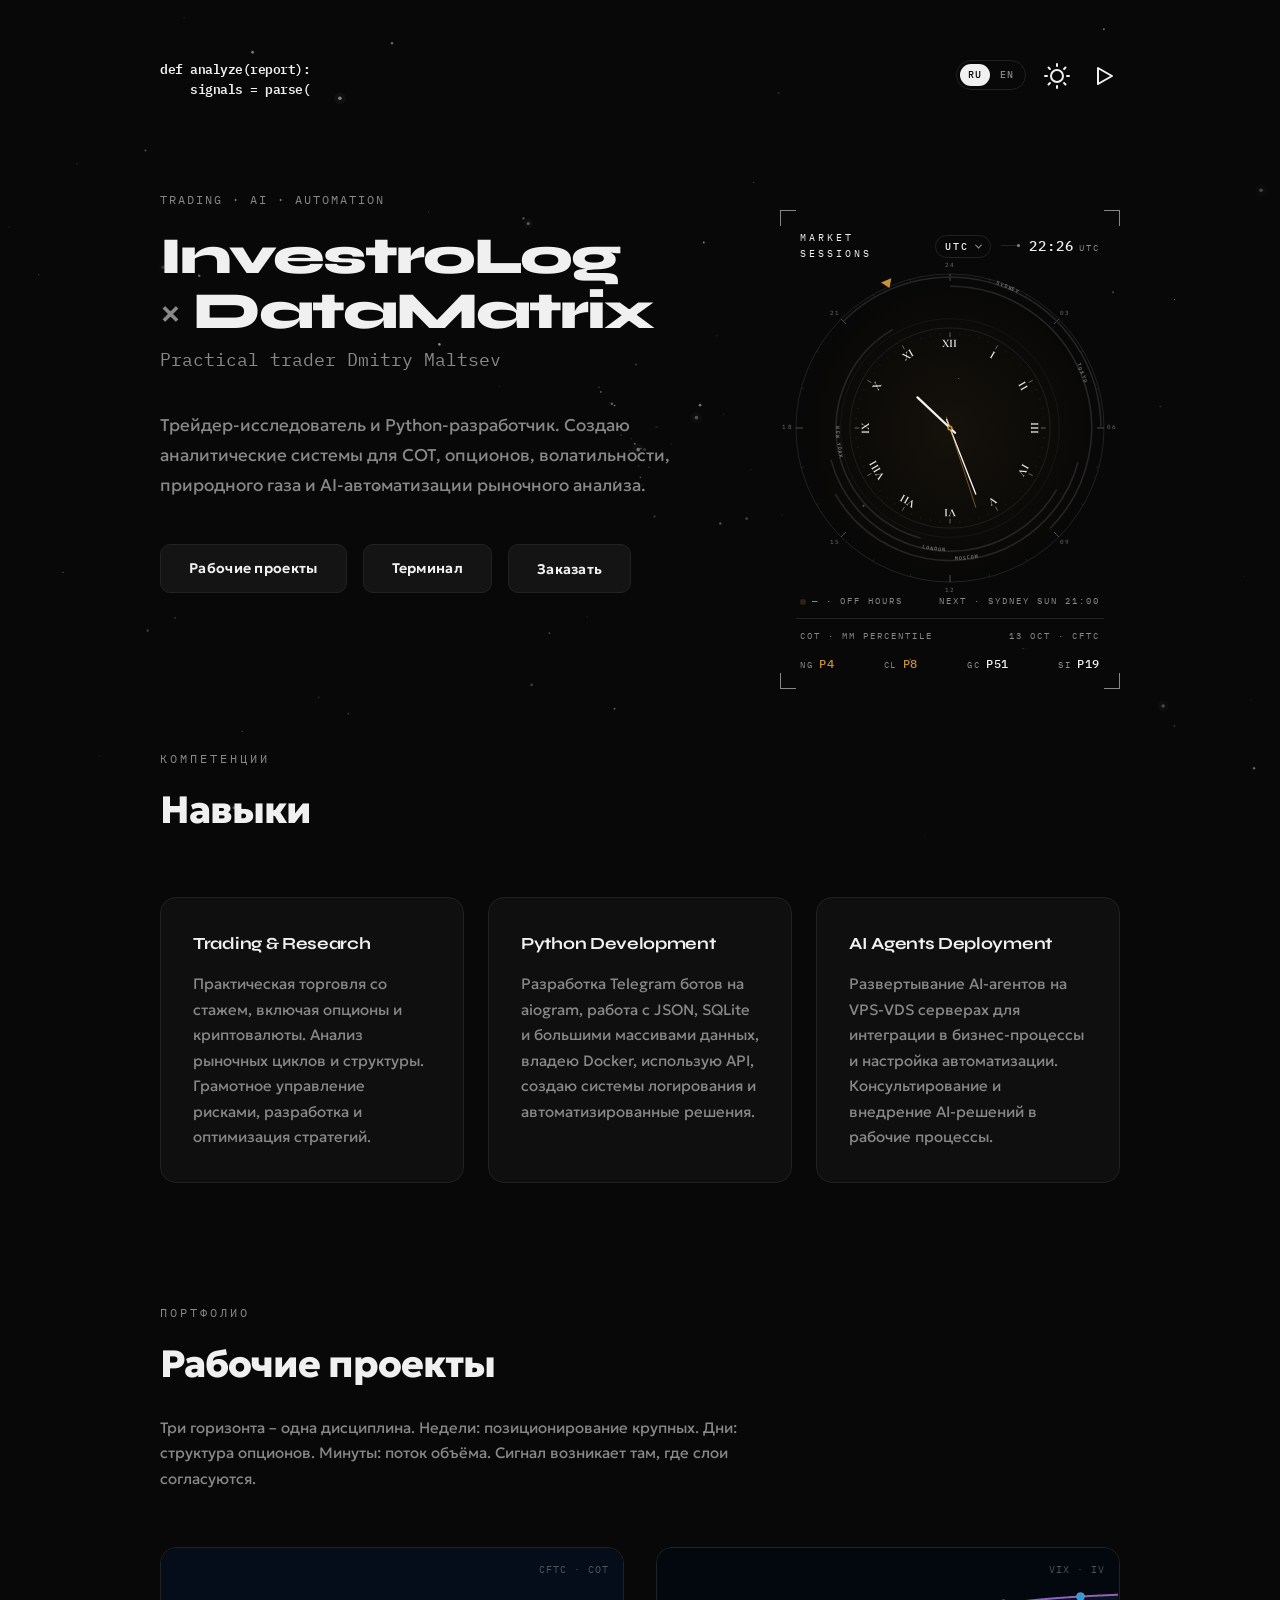
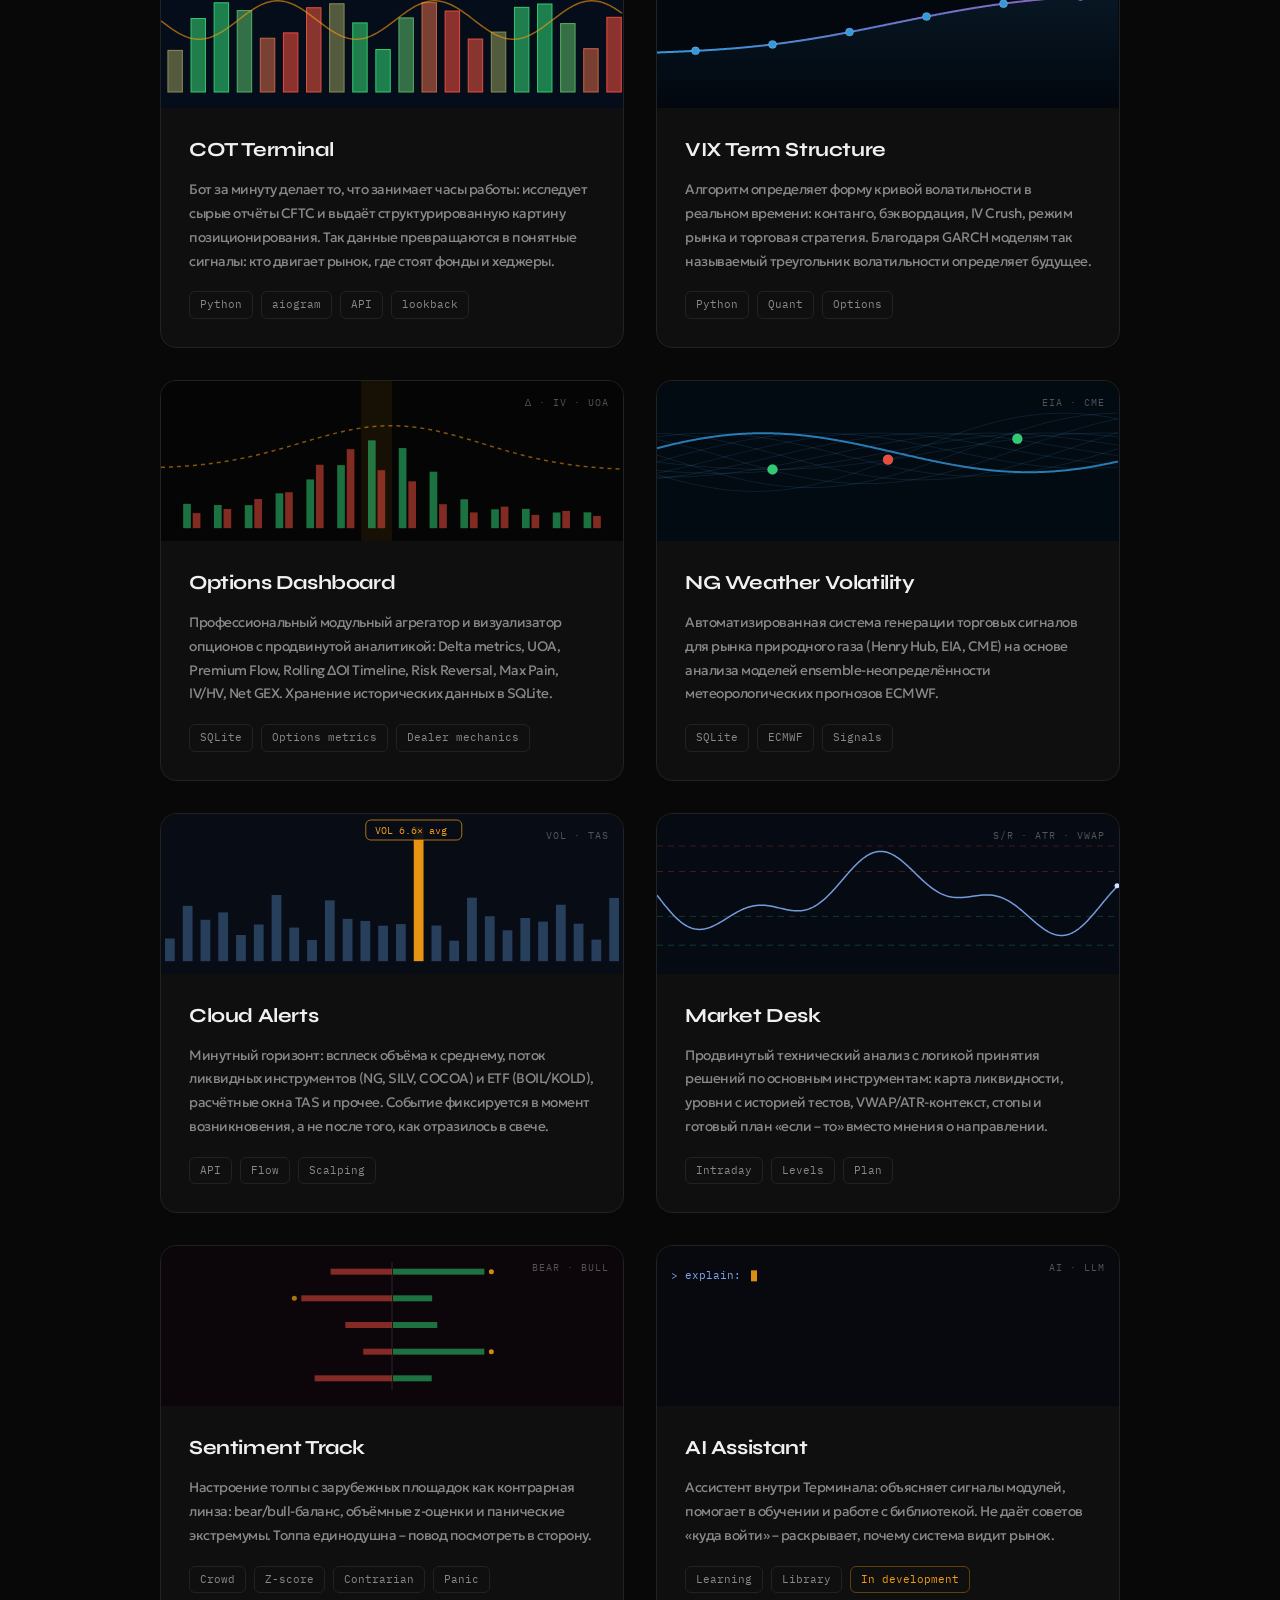
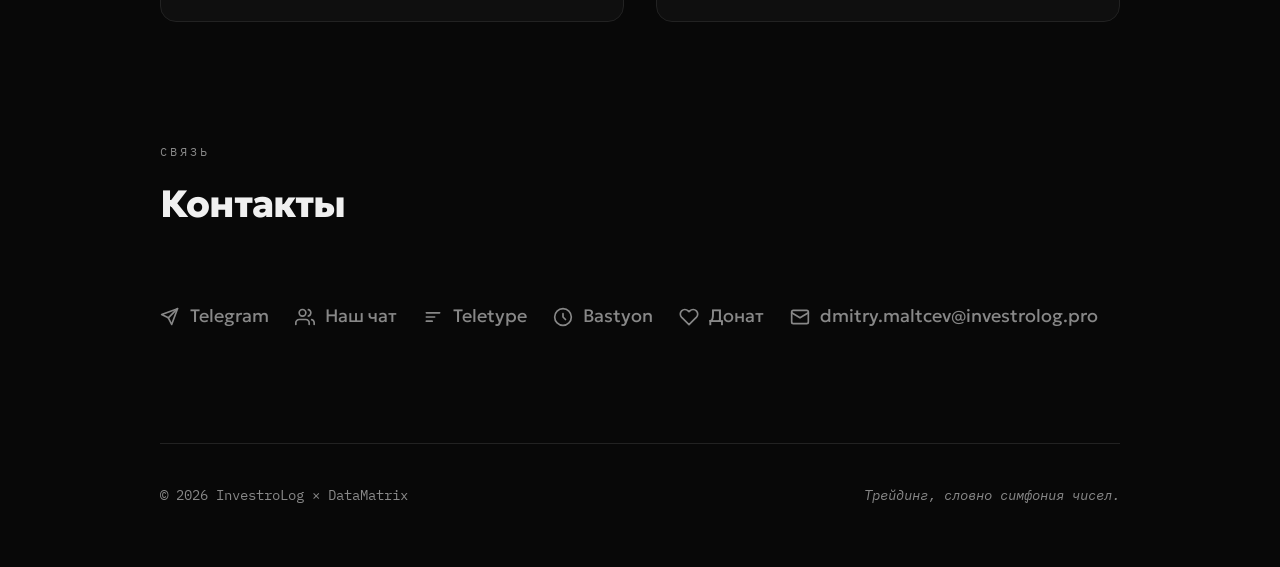
==== index.html @ f7bde6a5 "Treat referrer from / or /en/ as language-switcher navigation Co-Authored-By: Devin AI <158243242+de" ====
<!DOCTYPE html>

<html data-theme="dark" lang="ru">
<head>
<meta charset="utf-8"/>
<meta content="width=device-width, initial-scale=1.0" name="viewport"/>
<meta content="dark light" name="color-scheme"/>
<meta content="#080808" name="theme-color"/>
<script data-lang-redirect>(function(d,n,l){var p,a,i;try{p=localStorage.getItem('ms-lang')}catch(e){}if(p==='ru'||n.webdriver||/bot|crawl|spider|slurp|lighthouse|headless|inspectiontool|preview|facebookexternalhit/i.test(n.userAgent))return;if(p!=='en'){a=d.referrer.split(/[?#]/)[0];if(a===l.origin+'/'||a===l.origin+'/en/')return;a=n.languages&&n.languages.length?n.languages:[n.language||n.userLanguage||''];if(!a[0])return;for(i=0;i<a.length;i++)if(/^(ru|uk|be|kk|ky|uz|tg)(-|$)/i.test(a[i]))return}l.replace('/en/'+l.search+l.hash)})(document,navigator,location)</script>
<title>InvestroLog × DataMatrix — Dmitry Maltsev</title>
<meta content="InvestroLog × DataMatrix — исследовательский проект Дмитрия Мальцева: торговая система из модулей — COT, опционы и волатильность, алерты, Market Desk, сентимент, AI-ассистент. Python-разработка и AI-автоматизация рыночного анализа." name="description"/>
<link href="https://investrolog.pro/" rel="canonical"/>
<link href="https://investrolog.pro/" hreflang="ru" rel="alternate"/>
<link href="https://investrolog.pro/en/" hreflang="en" rel="alternate"/>
<link href="https://investrolog.pro/" hreflang="x-default" rel="alternate"/>
<meta content="InvestroLog × DataMatrix — Дмитрий Мальцев" property="og:title"/>
<meta content="Торговая система из модулей: COT, опционы, волатильность, алерты, сентимент. Python и AI-автоматизация рыночного анализа." property="og:description"/>
<meta content="website" property="og:type"/>
<meta content="https://investrolog.pro/" property="og:url"/>
<meta content="ru_RU" property="og:locale"/>
<meta content="en_US" property="og:locale:alternate"/>
<meta content="InvestroLog × DataMatrix" property="og:site_name"/>
<meta content="https://investrolog.pro/og.jpg" property="og:image"/>
<meta content="1200" property="og:image:width"/>
<meta content="630" property="og:image:height"/>
<meta content="InvestroLog × DataMatrix — Дмитрий Мальцев" property="og:image:alt"/>
<meta content="summary_large_image" name="twitter:card"/>
<meta content="InvestroLog × DataMatrix — Дмитрий Мальцев" name="twitter:title"/>
<meta content="Торговая система из модулей: COT, опционы, волатильность, алерты, сентимент. Python и AI-автоматизация рыночного анализа." name="twitter:description"/>
<meta content="https://investrolog.pro/og.jpg" name="twitter:image"/>
<script type="application/ld+json">
    {
      "@context": "https://schema.org",
      "@type": "Person",
      "name": "Дмитрий Мальцев",
      "alternateName": [
        "Dmitry Maltsev",
        "InvestroLog",
        "Инвестролог",
        "InvestroLog × DataMatrix"
      ],
      "description": "Дмитрий Мальцев — трейдер-исследователь, Python-разработчик и автор проекта InvestroLog × DataMatrix.",
      "url": "https://investrolog.pro/",
      "sameAs": [
        "https://t.me/investrolog",
        "https://teletype.in/@dm1trymaltsev",
        "https://bastyon.com/dimaltcev"
      ],
      "jobTitle": "Трейдер-исследователь, Python-разработчик, AI Automation Specialist",
      "knowsAbout": [
        "Trading",
        "Трейдинг",
        "Options",
        "Опционы",
        "COT Reports",
        "COT-отчёты",
        "VIX Term Structure",
        "Implied Volatility",
        "Волатильность",
        "Natural Gas",
        "Природный газ",
        "Python",
        "AI Agents",
        "AI-автоматизация",
        "Market Research"
      ]
    }
    </script>
<link href="https://fonts.googleapis.com" rel="preconnect"/>
<link crossorigin="" href="https://fonts.gstatic.com" rel="preconnect"/>
<link href="https://fonts.googleapis.com/css2?family=Cormorant+Garamond:wght@700&amp;family=Geologica:wght@400..800&amp;family=IBM+Plex+Mono:wght@400;500;600&amp;family=Syne:wght@400..800&amp;display=swap" rel="stylesheet"/>
<link href="/favicon.ico" rel="icon" sizes="48x48"/>
<link href="/favicon.svg" rel="icon" type="image/svg+xml"/>
<link href="/apple-touch-icon.png" rel="apple-touch-icon"/>
<script>try{if(localStorage.getItem('ms-theme')==='light'){document.documentElement.removeAttribute('data-theme');document.querySelector('meta[name="theme-color"]').setAttribute('content','#ffffff')}}catch(e){}</script>
<link href="/css/styles.css?v=16" rel="stylesheet"/>
<noscript><style>.section,.skill-card,.project-card{opacity:1;transform:none}</style></noscript>
</head>
<body>
<canvas id="particles-canvas"></canvas>
<div class="container">
<!-- ── HEADER ── -->
<header>
<div class="logo" onclick="triggerCodeAnimation()" role="button" tabindex="0" aria-label="Показать анимацию кода" onkeydown="if(event.key==='Enter'||event.key===' '){event.preventDefault();triggerCodeAnimation()}" title="Click me">
<svg class="logo-icon" fill="none" height="28" viewBox="0 0 32 32" width="28" xmlns="http://www.w3.org/2000/svg">
<!-- Candlestick / chart icon -->
<rect fill="none" height="10" rx="1" stroke="currentColor" stroke-width="1.8" width="4" x="4" y="14"></rect>
<line stroke="currentColor" stroke-linecap="round" stroke-width="1.8" x1="6" x2="6" y1="10" y2="14"></line>
<line stroke="currentColor" stroke-linecap="round" stroke-width="1.8" x1="6" x2="6" y1="24" y2="27"></line>
<rect fill="none" height="12" rx="1" stroke="currentColor" stroke-width="1.8" width="4" x="14" y="8"></rect>
<line stroke="currentColor" stroke-linecap="round" stroke-width="1.8" x1="16" x2="16" y1="4" y2="8"></line>
<line stroke="currentColor" stroke-linecap="round" stroke-width="1.8" x1="16" x2="16" y1="20" y2="24"></line>
<rect fill="none" height="9" rx="1" stroke="currentColor" stroke-width="1.8" width="4" x="24" y="11"></rect>
<line stroke="currentColor" stroke-linecap="round" stroke-width="1.8" x1="26" x2="26" y1="7" y2="11"></line>
<line stroke="currentColor" stroke-linecap="round" stroke-width="1.8" x1="26" x2="26" y1="20" y2="23"></line>
</svg>
<pre class="code-text" id="codeText"></pre>
</div>
<div class="header-controls">
<nav aria-label="Язык сайта" class="language-switcher">
<a aria-current="page" class="language-link active" data-language-link href="/" hreflang="ru" lang="ru">RU</a>
<a class="language-link" data-language-link href="/en/" hreflang="en" lang="en">EN</a>
</nav>
<button class="theme-toggle" onclick="toggleTheme()" title="Toggle theme" aria-label="Переключить тему">
<svg class="theme-icon sun-icon" fill="none" height="22" viewBox="0 0 32 32" width="22" xmlns="http://www.w3.org/2000/svg">
<circle cx="16" cy="16" r="6" stroke="currentColor" stroke-width="2"></circle>
<path d="M16 4V6M16 26V28M28 16H26M6 16H4M24.485 7.515L23.071 8.929M8.929 23.071L7.515 24.485M24.485 24.485L23.071 23.071M8.929 8.929L7.515 7.515" stroke="currentColor" stroke-linecap="round" stroke-width="2"></path>
</svg>
<svg class="theme-icon moon-icon" fill="none" height="22" viewBox="0 0 32 32" width="22" xmlns="http://www.w3.org/2000/svg">
<path d="M28 17.053A11 11 0 1 1 14.947 4 8.5 8.5 0 0 0 28 17.053z" stroke="currentColor" stroke-linecap="round" stroke-linejoin="round" stroke-width="2"></path>
</svg>
</button>
<button class="music-toggle" onclick="toggleMusic()" title="Toggle music" aria-label="Включить или выключить музыку" aria-pressed="false">
<svg class="music-icon play-icon" fill="none" height="22" viewBox="0 0 32 32" width="22" xmlns="http://www.w3.org/2000/svg">
<path d="M10 8L24 16L10 24V8Z" stroke="currentColor" stroke-linecap="round" stroke-linejoin="round" stroke-width="2"></path>
</svg>
<svg class="music-icon pause-icon" fill="none" height="22" style="display:none;" viewBox="0 0 32 32" width="22" xmlns="http://www.w3.org/2000/svg">
<path d="M12 8V24M20 8V24" stroke="currentColor" stroke-linecap="round" stroke-linejoin="round" stroke-width="2"></path>
</svg>
</button>
</div>
<audio id="backgroundMusic" loop="" preload="none">
<source src="/song.mp3" type="audio/mpeg"/>
</audio>
</header>
<!-- ── HERO ── -->
<section class="hero">
<div class="hero-content">
<p class="hero-eyebrow">Trading · AI · Automation</p>
<h1>InvestroLog<br/><span class="cross">×</span> DataMatrix</h1>
<p class="subtitle">Practical trader Dmitry Maltsev</p>
<p class="description">
                Трейдер-исследователь и Python-разработчик. Создаю аналитические системы для COT, опционов, волатильности, природного газа и AI-автоматизации рыночного анализа.
            </p>
<div class="cta-buttons">
<a class="btn" href="#projects">Рабочие проекты</a>
<a class="btn" href="https://t.me/investrolog" rel="noopener noreferrer" target="_blank">Терминал</a>
<button class="btn" onclick="openOrderModal()" type="button"><span class="btn-label-full">Заказать проект</span><span class="btn-label-short">Заказать</span></button>
</div>
</div>
<div class="hero-widget">
<div class="ms-widget" id="msWidget">
<span class="ms-bracket tl"></span>
<span class="ms-bracket tr"></span>
<span class="ms-bracket bl"></span>
<span class="ms-bracket br"></span>
<div class="ms-head">
<div class="ms-head-left">
<span class="ms-title">Market Sessions</span>
<button aria-expanded="false" aria-haspopup="listbox" class="ms-tz" id="msTzBtn" type="button">
<span id="msTzLabel">MSK</span><span class="ms-chev"></span>
</button>
<div class="ms-tz-pop" id="msTzPop" role="listbox"></div>
</div>
<div class="ms-head-right">
<span class="ms-rule"></span>
<span class="ms-time"><span id="msTimeDigits">--:--</span><span class="ms-suffix" id="msTimeSuffix">UTC+3</span></span>
</div>
</div>
<div class="ms-dial">
<svg aria-hidden="true" id="msDial" viewBox="0 0 400 400"></svg>
</div>
<div class="ms-foot">
<span><span class="ms-pulse" id="msPulse"></span><span id="msActiveLine">— · OFF HOURS</span></span>
<span id="msNextLine"></span>
</div>
<!-- COT_DATA_START: generated by scripts/update_cot.py -->
<div class="ms-cot">
<div class="ms-cot-head">
<span>COT · MM percentile</span>
<span class="ms-cot-date" data-report-date="2026-10-13">13 OCT · CFTC</span>
</div>
<div class="ms-cot-row">
<span class="ms-cot-item"><span class="ms-cot-sym">NG</span><span class="ms-cot-val" data-p="4">p4</span></span>
<span class="ms-cot-item"><span class="ms-cot-sym">CL</span><span class="ms-cot-val" data-p="8">p8</span></span>
<span class="ms-cot-item"><span class="ms-cot-sym">GC</span><span class="ms-cot-val" data-p="51">p51</span></span>
<span class="ms-cot-item"><span class="ms-cot-sym">SI</span><span class="ms-cot-val" data-p="19">p19</span></span>
</div>
</div>
<!-- COT_DATA_END -->
</div>
</div>
</section>
<!-- ── SKILLS ── -->
<section class="section" id="skills">
<span class="section-label">Компетенции</span>
<h2 class="section-title">Навыки</h2>
<div class="skills-grid">
<div class="skill-card">
<div class="skill-number">01 /</div>
<h3>Trading &amp; Research</h3>
<p>Практическая торговля со стажем, включая опционы и криптовалюты. Анализ рыночных циклов и структуры. Грамотное управление рисками, разработка и оптимизация стратегий.</p>
</div>
<div class="skill-card">
<div class="skill-number">02 /</div>
<h3>Python Development</h3>
<p>Разработка Telegram ботов на aiogram, работа с JSON, SQLite и большими массивами данных, владею Docker, использую API, создаю системы логирования и автоматизированные решения.</p>
</div>
<div class="skill-card">
<div class="skill-number">03 /</div>
<h3>AI Agents Deployment</h3>
<p>Развертывание AI-агентов на VPS-VDS серверах для интеграции в бизнес-процессы и настройка автоматизации. Консультирование и внедрение AI-решений в рабочие процессы.</p>
</div>
</div>
</section>
<!-- ── PROJECTS ── -->
<section class="section" id="projects">
<span class="section-label">Портфолио</span>
<h2 class="section-title">Рабочие проекты</h2>
<p class="section-intro">Три горизонта – одна дисциплина. Недели: позиционирование крупных. Дни: структура опционов. Минуты: поток объёма. Сигнал возникает там, где слои согласуются.</p>
<div class="projects-grid">
<!-- COT Terminal -->
<a aria-label="Открыть публикацию: COT Terminal" class="project-card" href="https://t.me/investrolog/1789" rel="noopener noreferrer" target="_blank">
<div class="project-visual visual-cot">
<canvas class="proj-canvas" data-type="cot"></canvas>
<span class="project-visual-label">CFTC · COT</span>
</div>
<div class="project-content">
<div class="project-index">01 /</div>
<h3>COT Terminal</h3>
<p>Бот за минуту делает то, что занимает часы работы: исследует сырые отчёты CFTC и выдаёт структурированную картину позиционирования. Так данные превращаются в понятные сигналы: кто двигает рынок, где стоят фонды и хеджеры.</p>
<div class="project-tags">
<span class="tag">Python</span>
<span class="tag">aiogram</span>
<span class="tag">API</span>
<span class="tag">lookback</span>
</div>
</div>
</a>
<!-- VIX Term Structure -->
<a aria-label="Открыть публикацию: VIX Term Structure" class="project-card" href="https://t.me/investrolog/1567" rel="noopener noreferrer" target="_blank">
<div class="project-visual visual-vix">
<canvas class="proj-canvas" data-type="vix"></canvas>
<span class="project-visual-label">VIX · IV</span>
</div>
<div class="project-content">
<div class="project-index">02 /</div>
<h3>VIX Term Structure</h3>
<p>Алгоритм определяет форму кривой волатильности в реальном времени: контанго, бэквордация, IV Crush, режим рынка и торговая стратегия. Благодаря GARCH моделям так называемый треугольник волатильности определяет будущее.</p>
<div class="project-tags">
<span class="tag">Python</span>
<span class="tag">Quant</span>
<span class="tag">Options</span>
</div>
</div>
</a>
<!-- Options Aggregator -->
<a aria-label="Открыть публикацию: Options Dashboard" class="project-card" href="https://t.me/investrolog/1757" rel="noopener noreferrer" target="_blank">
<div class="project-visual visual-options">
<canvas class="proj-canvas" data-type="options"></canvas>
<span class="project-visual-label">Δ · IV · UOA</span>
</div>
<div class="project-content">
<div class="project-index">03 /</div>
<h3>Options Dashboard</h3>
<p>Профессиональный модульный агрегатор и визуализатор опционов с продвинутой аналитикой: Delta metrics, UOA, Premium Flow, Rolling ΔOI Timeline, Risk Reversal, Max Pain, IV/HV, Net GEX. Хранение исторических данных в SQLite.</p>
<div class="project-tags">
<span class="tag">SQLite</span>
<span class="tag">Options metrics</span>
<span class="tag">Dealer mechanics</span>
</div>
</div>
</a>
<!-- NG Weather -->
<a aria-label="Открыть публикацию: NG Weather Volatility" class="project-card" href="https://t.me/investrolog/1422" rel="noopener noreferrer" target="_blank">
<div class="project-visual visual-ng">
<canvas class="proj-canvas" data-type="ng"></canvas>
<span class="project-visual-label">EIA · CME</span>
</div>
<div class="project-content">
<div class="project-index">04 /</div>
<h3>NG Weather Volatility</h3>
<p>Автоматизированная система генерации торговых сигналов для рынка природного газа (Henry Hub, EIA, CME) на основе анализа моделей ensemble-неопределённости метеорологических прогнозов ECMWF.</p>
<div class="project-tags">
<span class="tag">SQLite</span>
<span class="tag">ECMWF</span>
<span class="tag">Signals</span>
</div>
</div>
</a>
<!-- Alerts / Clouds -->
<a aria-label="Открыть публикацию: Cloud Alerts" class="project-card" href="https://t.me/investrolog/437" rel="noopener noreferrer" target="_blank">
<div class="project-visual visual-alerts">
<canvas class="proj-canvas" data-type="alerts"></canvas>
<span class="project-visual-label">VOL · TAS</span>
</div>
<div class="project-content">
<div class="project-index">05 /</div>
<h3>Cloud Alerts</h3>
<p>Минутный горизонт: всплеск объёма к среднему, поток ликвидных инструментов (NG, SILV, COCOA) и ETF (BOIL/KOLD), расчётные окна TAS и прочее. Событие фиксируется в момент возникновения, а не после того, как отразилось в свече.</p>
<div class="project-tags">
<span class="tag">API</span>
<span class="tag">Flow</span>
<span class="tag">Scalping</span>
</div>
</div>
</a>
<!-- Market Desk -->
<a aria-label="Открыть публикацию: Market Desk" class="project-card" href="https://t.me/investrolog/1412" rel="noopener noreferrer" target="_blank">
<div class="project-visual visual-desk">
<canvas class="proj-canvas" data-type="desk"></canvas>
<span class="project-visual-label">S/R · ATR · VWAP</span>
</div>
<div class="project-content">
<div class="project-index">06 /</div>
<h3>Market Desk</h3>
<p>Продвинутый технический анализ с логикой принятия решений по основным инструментам: карта ликвидности, уровни с историей тестов, VWAP/ATR-контекст, стопы и готовый план «если – то» вместо мнения о направлении.</p>
<div class="project-tags">
<span class="tag">Intraday</span>
<span class="tag">Levels</span>
<span class="tag">Plan</span>
</div>
</div>
</a>
<!-- Sentiment Track -->
<a aria-label="Открыть публикацию: Sentiment Track" class="project-card" href="https://t.me/investrolog/1494" rel="noopener noreferrer" target="_blank">
<div class="project-visual visual-sentiment">
<canvas class="proj-canvas" data-type="sentiment"></canvas>
<span class="project-visual-label">BEAR · BULL</span>
</div>
<div class="project-content">
<div class="project-index">07 /</div>
<h3>Sentiment Track</h3>
<p>Настроение толпы с зарубежных площадок как контрарная линза: bear/bull-баланс, объёмные z-оценки и панические экстремумы. Толпа единодушна – повод посмотреть в сторону.</p>
<div class="project-tags">
<span class="tag">Crowd</span>
<span class="tag">Z-score</span>
<span class="tag">Contrarian</span>
<span class="tag">Panic</span>
</div>
</div>
</a>
<!-- AI Assistant -->
<a aria-label="Открыть публикацию: AI Assistant" class="project-card" href="https://t.me/investrolog/1756" rel="noopener noreferrer" target="_blank">
<div class="project-visual visual-ai">
<canvas class="proj-canvas" data-type="ai"></canvas>
<span class="project-visual-label">AI · LLM</span>
</div>
<div class="project-content">
<div class="project-index">08 /</div>
<h3>AI Assistant</h3>
<p>Ассистент внутри Терминала: объясняет сигналы модулей, помогает в обучении и работе с библиотекой. Не даёт советов «куда войти» – раскрывает, почему система видит рынок.</p>
<div class="project-tags">
<span class="tag">Learning</span>
<span class="tag">Library</span>
<span class="tag tag-dev">In development</span>
</div>
</div>
</a>
</div>
</section>
<!-- ── CONTACT ── -->
<section class="section" id="contact">
<span class="section-label">Связь</span>
<h2 class="section-title">Контакты</h2>
<div class="contact-info">
<a class="contact-item" href="https://t.me/investrolog" rel="noopener noreferrer" target="_blank">
<svg fill="none" height="20" viewBox="0 0 24 24" width="20" xmlns="http://www.w3.org/2000/svg">
<path d="M21 2L14 21L10 13L2 9L21 2Z" stroke="currentColor" stroke-linecap="round" stroke-linejoin="round" stroke-width="2"></path>
<path d="M10 13L21 2" stroke="currentColor" stroke-linecap="round" stroke-linejoin="round" stroke-width="2"></path>
</svg>
<span>Telegram</span>
</a>
<a class="contact-item" href="https://t.me/+B1HexV7AX1Q1ZDRi" rel="noopener noreferrer" target="_blank">
<svg fill="none" height="20" viewBox="0 0 24 24" width="20" xmlns="http://www.w3.org/2000/svg">
<path d="M17 21V19C17 17.9391 16.5786 16.9217 15.8284 16.1716C15.0783 15.4214 14.0609 15 13 15H5C3.93913 15 2.92172 15.4214 2.17157 16.1716C1.42143 16.9217 1 17.9391 1 19V21" stroke="currentColor" stroke-linecap="round" stroke-linejoin="round" stroke-width="2"></path>
<circle cx="9" cy="7" r="4" stroke="currentColor" stroke-linecap="round" stroke-linejoin="round" stroke-width="2"></circle>
<path d="M23 21V19C22.9993 18.1137 22.7044 17.2528 22.1614 16.5523C21.6184 15.8519 20.8581 15.3516 20 15.13" stroke="currentColor" stroke-linecap="round" stroke-linejoin="round" stroke-width="2"></path>
<path d="M16 3.13C16.8604 3.35031 17.623 3.85071 18.1676 4.55232C18.7122 5.25392 19.0078 6.11683 19.0078 7.005C19.0078 7.89317 18.7122 8.75608 18.1676 9.45768C17.623 10.1593 16.8604 10.6597 16 10.88" stroke="currentColor" stroke-linecap="round" stroke-linejoin="round" stroke-width="2"></path>
</svg>
<span>Наш чат</span>
</a>
<a class="contact-item" href="https://teletype.in/@dm1trymaltsev" rel="noopener noreferrer" target="_blank">
<svg fill="none" height="20" viewBox="0 0 24 24" width="20" xmlns="http://www.w3.org/2000/svg">
<path d="M4 7h16M4 12h10M4 17h7" stroke="currentColor" stroke-linecap="round" stroke-linejoin="round" stroke-width="2"></path>
</svg>
<span>Teletype</span>
</a>
<a class="contact-item" href="https://bastyon.com/dimaltcev" rel="noopener noreferrer" target="_blank">
<svg fill="none" height="20" viewBox="0 0 24 24" width="20" xmlns="http://www.w3.org/2000/svg">
<circle cx="12" cy="12" r="10" stroke="currentColor" stroke-width="2"></circle>
<path d="M12 8v4l3 3" stroke="currentColor" stroke-linecap="round" stroke-linejoin="round" stroke-width="2"></path>
</svg>
<span>Bastyon</span>
</a>
<a class="contact-item" href="https://pay.cloudtips.ru/p/1f99d686" rel="noopener noreferrer" target="_blank">
<svg fill="none" height="20" viewBox="0 0 24 24" width="20" xmlns="http://www.w3.org/2000/svg">
<path d="M20.84 4.61a5.5 5.5 0 0 0-7.78 0L12 5.67l-1.06-1.06a5.5 5.5 0 0 0-7.78 7.78l1.06 1.06L12 21.23l7.78-7.78 1.06-1.06a5.5 5.5 0 0 0 0-7.78z" stroke="currentColor" stroke-linecap="round" stroke-linejoin="round" stroke-width="2"></path>
</svg>
<span>Донат</span>
</a>
<a class="contact-item" href="mailto:dmitry.maltcev@investrolog.pro">
<svg fill="none" height="20" viewBox="0 0 24 24" width="20" xmlns="http://www.w3.org/2000/svg">
<rect height="16" rx="2" stroke="currentColor" stroke-width="2" width="20" x="2" y="4"></rect>
<path d="M22 7L12 13L2 7" stroke="currentColor" stroke-linecap="round" stroke-width="2"></path>
</svg>
<span>dmitry.maltcev@investrolog.pro</span>
</a>
</div>
</section>
<footer>
<span>© 2026 InvestroLog × DataMatrix</span>
<span class="footer-tagline">Трейдинг, словно симфония чисел.</span>
</footer>
</div><!-- /container -->
<button aria-label="Наверх" class="to-top" id="toTop" type="button">
<svg fill="none" height="18" viewBox="0 0 24 24" width="18" xmlns="http://www.w3.org/2000/svg">
<path d="M12 19V5M5 12l7-7 7 7" stroke="currentColor" stroke-linecap="round" stroke-linejoin="round" stroke-width="1.8"></path>
</svg>
</button>
<!-- Order modal -->
<div aria-hidden="true" class="order-overlay" id="orderOverlay">
<div aria-labelledby="orderTitle" aria-modal="true" class="order-modal" role="dialog">
<button aria-label="Закрыть" class="order-close" onclick="closeOrderModal()" type="button">
<svg fill="none" height="14" viewBox="0 0 24 24" width="14" xmlns="http://www.w3.org/2000/svg">
<path d="M18 6L6 18M6 6l12 12" stroke="currentColor" stroke-linecap="round" stroke-width="2.5"></path>
</svg>
</button>
<h3 class="order-title" id="orderTitle">Заказать проект</h3>
<p class="order-sub">Опишите задачу — свяжусь с вами в Telegram.</p>
<form id="orderForm" novalidate>
<label class="order-label" for="orderName">Название проекта</label>
<input class="order-input" id="orderName" maxlength="120" placeholder="Например, Telegram-бот для магазина" type="text"/>
<label class="order-label" for="orderTask">Задача</label>
<textarea class="order-input order-textarea" id="orderTask" maxlength="2000" placeholder="Что нужно сделать"></textarea>
<label class="order-label" for="orderContact">Контакт (Telegram)</label>
<input class="order-input" id="orderContact" maxlength="64" placeholder="@username" type="text"/>
<p class="order-error" id="orderError" role="alert"></p>
<button class="order-submit" type="submit">Отправить</button>
</form>
</div>
</div>
<script defer src="/js/main.js?v=13"></script>
<!-- Cloudflare Web Analytics --><script type='module' src='https://static.cloudflareinsights.com/beacon.min.js' data-cf-beacon='{"token": "ad4d6c88ae444d5f838b5c51fad0477c"}'></script><!-- End Cloudflare Web Analytics -->
</body>
</html>
---- css/styles.css ----
* {
            margin: 0;
            padding: 0;
            box-sizing: border-box;
        }

        :root {
            color-scheme: light;
            --bg-primary: #ffffff;
            --bg-secondary: #f5f5f5;
            --text-primary: #0a0a0a;
            --text-secondary: #666666;
            --accent: #0a0a0a;
            --border: #e0e0e0;
            --card-bg: #ffffff;
            --shadow: rgba(0, 0, 0, 0.08);
            --grid-color: rgba(0,0,0,0.022);
            --signal-accent: #98671f;
            --session-halo: rgba(152, 103, 31, 0.045);
            --font-sans: 'Geologica', -apple-system, BlinkMacSystemFont, sans-serif;
            --font-mono: 'IBM Plex Mono', 'SFMono-Regular', Consolas, monospace;
            --font-display: 'Syne', sans-serif;
        }

        [data-theme="dark"] {
            color-scheme: dark;
            --bg-primary: #080808;
            --bg-secondary: #141414;
            --text-primary: #f0f0f0;
            --text-secondary: #888888;
            --accent: #f0f0f0;
            --border: #222222;
            --card-bg: #0f0f0f;
            --shadow: rgba(0, 0, 0, 0.6);
            --grid-color: rgba(255,255,255,0.016);
            --signal-accent: #c89235;
            --session-halo: rgba(200, 146, 53, 0.07);
        }

        html {
            min-height: 100%;
            background-color: var(--bg-primary);
        }

        body {
            font-family: var(--font-sans);
            background: var(--bg-primary);
            color: var(--text-primary);
            transition: background 0.3s ease, color 0.3s ease;
            line-height: 1.6;
            overflow-x: hidden;
        }

        /* Custom Scrollbar */
        body::-webkit-scrollbar { width: 5px; }
        body::-webkit-scrollbar-track { background: var(--bg-secondary); }
        body::-webkit-scrollbar-thumb { background: var(--text-primary); border-radius: 10px; }
        body::-webkit-scrollbar-thumb:hover { background: var(--text-secondary); }
        body { scrollbar-width: thin; scrollbar-color: var(--text-primary) var(--bg-secondary); }

        /* Subtle grid background */
        /*
        body::before {
            content: '';
            position: fixed;
            inset: 0;
            background-image:
                linear-gradient(var(--grid-color) 1px, transparent 1px),
                linear-gradient(90deg, var(--grid-color) 1px, transparent 1px);
            background-size: 60px 60px;
            z-index: 0;
            pointer-events: none;
        }
        */

        #particles-canvas {
            position: fixed;
            top: 0;
            left: 0;
            width: 100%;
            height: 100%;
            z-index: 1;
            pointer-events: none;
        }

        .container {
            max-width: 1000px;
            margin: 0 auto;
            padding: 20px;
            position: relative;
            z-index: 10;
        }

        /* ── HEADER ── */
        header {
            display: flex;
            justify-content: space-between;
            align-items: flex-start;
            padding: 40px 0;
            animation: fadeInDown 0.8s ease;
        }

        .logo {
            font-family: var(--font-mono);
            font-size: 15px;
            font-weight: 600;
            letter-spacing: -0.5px;
            min-height: 60px;
            display: flex;
            align-items: flex-start;
            cursor: pointer;
            transition: opacity 0.3s ease;
            position: relative;
            width: 220px;
            gap: 10px;
        }

        .logo:hover { opacity: 0.75; }

        .logo-icon {
            transition: opacity 0.3s ease;
            opacity: 1;
            visibility: visible;
            flex-shrink: 0;
        }

        .logo-icon.hidden {
            opacity: 0;
            visibility: hidden;
            position: absolute;
        }

        .code-text {
            font-family: var(--font-mono);
            font-size: 13px;
            color: var(--text-primary);
            white-space: pre;
            margin: 0;
            opacity: 0;
            line-height: 1.5;
            will-change: opacity;
        }

        .header-controls {
            display: flex;
            gap: 15px;
            align-items: flex-start;
        }

        .language-switcher {
            display: inline-flex;
            align-items: center;
            gap: 2px;
            padding: 3px;
            border: 1px solid var(--border);
            border-radius: 99px;
        }

        .language-link {
            min-width: 30px;
            padding: 4px 7px;
            border-radius: 99px;
            color: var(--text-secondary);
            font-family: var(--font-mono);
            font-size: 10px;
            font-weight: 500;
            line-height: 1.4;
            letter-spacing: 1px;
            text-align: center;
            text-decoration: none;
            transition: background 0.2s ease, color 0.2s ease;
        }

        .language-link:hover { color: var(--text-primary); }

        .language-link.active {
            background: var(--text-primary);
            color: var(--bg-primary);
        }

        .theme-toggle, .music-toggle {
            background: none;
            border: none;
            width: 32px;
            height: 32px;
            cursor: pointer;
            display: flex;
            align-items: center;
            justify-content: center;
            transition: all 0.3s ease;
            color: var(--text-primary);
            padding: 0;
        }

        .theme-toggle:hover, .music-toggle:hover {
            transform: scale(1.15);
            opacity: 0.7;
        }

        .theme-icon, .music-icon {
            transition: all 0.3s ease;
            color: var(--text-primary);
            width: 32px;
            height: 32px;
        }

        .sun-icon { display: none; }
        .moon-icon { display: block; }
        [data-theme="dark"] .sun-icon { display: block; }
        [data-theme="dark"] .moon-icon { display: none; }

        /* ── HERO ── */
        /* нижний отступ компенсирует высоту COT-ленты в виджете */
        .hero {
            padding: 30px 0 0;
            animation: fadeIn 2s ease;
            display: flex;
            align-items: flex-start;
            justify-content: space-between;
            gap: 48px;
        }

        .hero-content { flex: 1; min-width: 0; }

        .hero-widget {
            flex: 0 0 340px;
            display: flex;
            flex-direction: column;
            align-items: center;
            padding-top: 20px;
            animation: fadeIn 2s ease 0.5s backwards;
        }

        /* ── Market Sessions widget ── */
        .ms-widget {
            position: relative;
            width: 100%;
            max-width: 340px;
            padding: 16px;
            isolation: isolate;
        }
        .ms-widget::before {
            content: '';
            position: absolute;
            inset: 48px 30px 84px;
            z-index: -1;
            border-radius: 50%;
            background: radial-gradient(circle, var(--session-halo) 0%, transparent 70%);
            pointer-events: none;
        }
        .ms-widget .ms-bracket {
            position: absolute;
            width: 16px; height: 16px;
            border-color: var(--text-secondary);
            opacity: 0.55;
            pointer-events: none;
        }
        .ms-widget .ms-bracket.tl { top: 0; left: 0; border-left: 1px solid; border-top: 1px solid; }
        .ms-widget .ms-bracket.tr { top: 0; right: 0; border-right: 1px solid; border-top: 1px solid; }
        .ms-widget .ms-bracket.bl { bottom: 0; left: 0; border-left: 1px solid; border-bottom: 1px solid; }
        .ms-widget .ms-bracket.br { bottom: 0; right: 0; border-right: 1px solid; border-bottom: 1px solid; }

        .ms-head {
            display: flex;
            justify-content: space-between;
            align-items: center;
            gap: 10px;
            padding: 4px 4px 0;
            min-height: 28px;
        }
        .ms-head-left, .ms-head-right {
            display: flex;
            align-items: center;
            gap: 10px;
            position: relative;
        }
        .ms-title {
            font-family: var(--font-mono);
            font-size: 10px;
            letter-spacing: 3px;
            text-transform: uppercase;
            color: var(--text-primary);
        }
        .ms-rule {
            width: 18px; height: 1px;
            background: var(--border);
            position: relative;
        }
        .ms-rule::after {
            content: ''; position: absolute;
            right: -1px; top: -1px;
            width: 3px; height: 3px;
            background: var(--text-secondary);
            border-radius: 50%;
        }
        .ms-tz {
            font-family: var(--font-mono);
            font-size: 10px;
            letter-spacing: 2px;
            color: var(--text-primary);
            border: 1px solid var(--border);
            background: transparent;
            border-radius: 99px;
            padding: 4px 9px;
            display: inline-flex;
            align-items: center;
            gap: 7px;
            cursor: pointer;
            transition: border-color 0.2s ease;
            font-weight: 500;
        }
        .ms-tz:hover { border-color: var(--text-primary); }
        .ms-tz .ms-chev {
            width: 5px; height: 5px;
            border-right: 1px solid currentColor;
            border-bottom: 1px solid currentColor;
            transform: rotate(45deg) translate(-1px,-1px);
            opacity: 0.7;
        }
        .ms-time {
            font-family: var(--font-mono);
            font-size: 14px;
            font-weight: 500;
            letter-spacing: 1px;
            color: var(--text-primary);
            font-variant-numeric: tabular-nums;
        }
        .ms-time .ms-suffix {
            font-size: 9px;
            letter-spacing: 2px;
            color: var(--text-secondary);
            margin-left: 5px;
            font-weight: 400;
        }

        .ms-tz-pop {
            position: absolute;
            top: calc(100% + 8px);
            left: 0;
            background: var(--card-bg);
            border: 1px solid var(--border);
            border-radius: 8px;
            padding: 5px 0;
            min-width: 160px;
            box-shadow: 0 12px 28px var(--shadow);
            z-index: 20;
            display: none;
        }
        .ms-tz-pop.open { display: block; }
        .ms-tz-pop .ms-opt {
            display: flex;
            justify-content: space-between;
            align-items: center;
            padding: 7px 12px;
            font-family: var(--font-mono);
            font-size: 10px;
            letter-spacing: 1.5px;
            color: var(--text-primary);
            cursor: pointer;
            transition: background 0.15s ease;
        }
        .ms-tz-pop .ms-opt:hover { background: var(--bg-secondary); }
        .ms-tz-pop .ms-opt.active { background: var(--text-primary); color: var(--bg-primary); }
        .ms-tz-pop .ms-opt .ms-off { color: var(--text-secondary); font-size: 9px; }
        .ms-tz-pop .ms-opt.active .ms-off { color: var(--bg-primary); opacity: 0.7; }

        .ms-dial { width: 100%; aspect-ratio: 1 / 1; margin-top: 12px; }
        .ms-dial svg { width: 100%; height: 100%; display: block; overflow: visible; }
        .ms-dial svg .ms-roman { font-family: 'Cormorant Garamond', 'IBM Plex Mono', serif; font-weight: 700; }
        .ms-dial svg text { font-family: var(--font-mono); }

        .ms-foot {
            display: flex;
            justify-content: space-between;
            align-items: center;
            gap: 8px;
            padding: 12px 4px 0;
            font-family: var(--font-mono);
            font-size: 9px;
            letter-spacing: 2px;
            color: var(--text-secondary);
            text-transform: uppercase;
        }
        .ms-foot > span { white-space: nowrap; }
        .ms-foot .ms-active-name { color: var(--signal-accent); font-weight: 500; }
        .ms-foot .ms-pulse {
            display: inline-block;
            width: 6px; height: 6px;
            border-radius: 50%;
            background: var(--signal-accent);
            margin-right: 6px;
            vertical-align: middle;
            animation: msPulse 2s infinite ease-in-out;
        }
        /* ── COT percentile strip ── */
        .ms-cot {
            margin-top: 10px;
            padding: 10px 4px 0;
            border-top: 1px solid var(--border);
            font-family: var(--font-mono);
            text-transform: uppercase;
        }
        .ms-cot-head {
            display: flex;
            justify-content: space-between;
            align-items: center;
            gap: 8px;
            font-size: 9px;
            letter-spacing: 2px;
            color: var(--text-secondary);
            margin-bottom: 10px;
        }
        .ms-cot-row {
            display: flex;
            justify-content: space-between;
            gap: 8px;
        }
        .ms-cot-item {
            display: inline-flex;
            align-items: baseline;
            gap: 6px;
        }
        .ms-cot-sym {
            font-size: 9px;
            letter-spacing: 1.5px;
            color: var(--text-secondary);
        }
        .ms-cot-val {
            font-size: 12px;
            font-weight: 500;
            letter-spacing: 0.5px;
            color: var(--text-primary);
            font-variant-numeric: tabular-nums;
        }
        .ms-cot-val.ext { color: var(--signal-accent); }

        @keyframes msPulse {
            0%, 100% { opacity: 1; transform: scale(1); }
            50% { opacity: 0.35; transform: scale(0.85); }
        }

        .hero-eyebrow {
            font-family: var(--font-mono);
            font-size: 12px;
            font-weight: 400;
            color: var(--text-secondary);
            letter-spacing: 2px;
            text-transform: uppercase;
            margin-bottom: 20px;
            animation: slideInLeft 0.8s ease;
        }

        .hero h1 {
            font-family: var(--font-display);
            font-size: clamp(30px, 4.8vw, 52px);
            font-weight: 800;
            line-height: 1.05;
            margin-bottom: 8px;
            letter-spacing: -2px;
            animation: slideInLeft 0.8s ease;
        }

        .hero h1 .cross {
            color: var(--text-secondary);
            font-weight: 400;
        }

        .hero .subtitle {
            font-size: 18px;
            font-weight: 400;
            color: var(--text-secondary);
            margin-bottom: 36px;
            font-family: var(--font-mono);
            animation: slideInLeft 0.8s ease 0.2s backwards;
        }

        .hero .description {
            max-width: 540px;
            font-size: 17px;
            line-height: 1.75;
            color: var(--text-secondary);
            margin-bottom: 44px;
            animation: slideInLeft 0.8s ease 0.35s backwards;
        }

        .cta-buttons {
            display: flex;
            gap: 16px;
            flex-wrap: wrap;
            animation: fadeInUp 0.8s ease 0.5s backwards;
        }

        .btn {
            padding: 12px 28px;
            border: 1px solid var(--border);
            background: var(--bg-primary);
            color: var(--text-primary);
            font-family: var(--font-sans);
            font-size: 14px;
            font-weight: 600;
            cursor: pointer;
            transition: all 0.25s ease;
            text-decoration: none;
            display: inline-block;
            position: relative;
            overflow: hidden;
            border-radius: 10px;
            z-index: 10;
            letter-spacing: 0.3px;
        }

        .btn::before {
            content: '';
            position: absolute;
            inset: 0;
            background: var(--text-primary);
            transform: translateX(-101%);
            transition: transform 0.3s ease;
            z-index: -1;
        }

        .btn:hover::before { transform: translateX(0); }
        .btn:hover { color: var(--bg-primary); border-color: var(--text-primary); }

        [data-theme="dark"] .btn { background: var(--bg-secondary); border-color: var(--border); }
        [data-theme="dark"] .btn:hover { color: var(--bg-primary); }

        .btn-label-full { display: none; }

        /* ── SECTIONS ── */
        .section {
            padding: 60px 0;
            opacity: 0;
            transform: translateY(50px);
            transition: opacity 0.9s cubic-bezier(0.25, 0.46, 0.45, 0.94),
                        transform 0.9s cubic-bezier(0.25, 0.46, 0.45, 0.94);
        }

        .section.visible {
            opacity: 1;
            transform: translateY(0);
        }

        .section-title {
            font-size: clamp(26px, 3.5vw, 38px);
            font-weight: 800;
            margin-bottom: 56px;
            letter-spacing: -1px;
        }

        .section-intro {
            max-width: 640px;
            color: var(--text-secondary);
            font-size: 15px;
            line-height: 1.7;
            margin: -36px 0 56px;
        }

        .section-label {
            font-family: var(--font-mono);
            font-size: 12px;
            letter-spacing: 3px;
            text-transform: uppercase;
            color: var(--text-secondary);
            margin-bottom: 12px;
            display: block;
        }

        /* ── SKILLS ── */
        .skills-grid {
            display: grid;
            grid-template-columns: repeat(auto-fit, minmax(260px, 1fr));
            gap: 24px;
        }

        .skill-card {
            background: var(--card-bg);
            border: 1px solid var(--border);
            padding: 32px;
            border-radius: 16px;
            transition: all 0.8s cubic-bezier(0.25, 0.46, 0.45, 0.94);
            position: relative;
            overflow: hidden;
            opacity: 0;
            transform: translateY(40px);
        }

        .section.visible .skill-card { opacity: 1; transform: translateY(0); }
        .skill-card:nth-child(1) { transition-delay: 0.05s; }
        .skill-card:nth-child(2) { transition-delay: 0.15s; }
        .skill-card:nth-child(3) { transition-delay: 0.25s; }

        .skill-card::before {
            content: '';
            position: absolute;
            top: 0; left: 0;
            width: 100%; height: 2px;
            background: var(--text-primary);
            transform: translateX(-100%);
            transition: transform 0.35s ease;
        }

        .skill-card:hover::before { transform: translateX(0); }
        .skill-card:hover { transform: translateY(-6px) !important; box-shadow: 0 16px 40px var(--shadow); }

        .skill-number {
            display: none;
        }

        .skill-card h3 {
            font-family: var(--font-display);
            font-size: 17px;
            font-weight: 700;
            margin-bottom: 14px;
            letter-spacing: -0.3px;
        }

        .skill-card p {
            color: var(--text-secondary);
            line-height: 1.7;
            font-size: 15px;
        }

        [data-theme="dark"] .skill-card { border-color: var(--border); }

        /* ── PROJECTS ── */
        .projects-grid {
            display: grid;
            grid-template-columns: repeat(auto-fit, minmax(300px, 1fr));
            gap: 32px;
        }

        .project-card {
            border: 1px solid var(--border);
            border-radius: 16px;
            overflow: hidden;
            transition: transform 0.3s ease, box-shadow 0.3s ease;
            cursor: pointer;
            background: var(--card-bg);
            text-decoration: none;
            color: inherit;
            display: block;
            opacity: 0;
            transform: translateY(40px);
        }

        .section.visible .project-card { opacity: 1; transform: translateY(0); }
        .project-card:nth-child(1) { transition-delay: 0.05s; }
        .project-card:nth-child(2) { transition-delay: 0.15s; }
        .project-card:nth-child(3) { transition-delay: 0.25s; }
        .project-card:nth-child(4) { transition-delay: 0.35s; }
        .project-card:nth-child(5) { transition-delay: 0.45s; }
        .project-card:nth-child(6) { transition-delay: 0.55s; }
        .project-card:nth-child(7) { transition-delay: 0.65s; }
        .project-card:nth-child(8) { transition-delay: 0.75s; }

        .project-card:hover {
            transform: scale(1.02) translateY(-2px) !important;
            box-shadow: 0 24px 48px var(--shadow);
        }

        [data-theme="dark"] .project-card { border-color: var(--border); }

        /* Project visual area */
        .project-visual {
            width: 100%;
            height: 160px;
            position: relative;
            overflow: hidden;
            display: flex;
            align-items: center;
            justify-content: center;
        }

        /* COT Terminal */
        .visual-cot {
            background: #060d1a;
        }

        /* VIX */
        .visual-vix {
            background: #03080f;
        }

        /* Options */
        .visual-options {
            background: #050505;
        }

        /* NG Weather */
        .visual-ng {
            background: #020a12;
        }

        /* Alerts / Clouds */
        .visual-alerts {
            background: #070c15;
        }

        /* Market Desk */
        .visual-desk {
            background: #060b13;
        }

        /* Sentiment Track */
        .visual-sentiment {
            background: #0c060b;
        }

        /* AI Assistant */
        .visual-ai {
            background: #08080f;
        }

        .project-visual canvas {
            position: absolute;
            inset: 0;
            width: 100%;
            height: 100%;
        }

        .project-visual-label {
            position: absolute;
            top: 14px;
            right: 14px;
            font-family: var(--font-mono);
            font-size: 10px;
            color: rgba(255,255,255,0.3);
            letter-spacing: 1px;
        }

        .project-content {
            padding: 26px 28px 28px;
        }

        .project-index {
            display: none;
        }

        .project-content h3 {
            font-family: var(--font-display);
            font-size: 20px;
            font-weight: 700;
            margin-bottom: 12px;
            letter-spacing: -0.4px;
        }

        .project-content p {
            color: var(--text-secondary);
            font-size: 14px;
            line-height: 1.7;
        }

        @media (min-width: 769px) and (hover: hover) and (pointer: fine) {
            .project-content p {
                font-size: 13.7px;
                line-height: 23.8px;
                letter-spacing: -0.5px;
            }
        }

        .project-tags {
            display: flex;
            gap: 8px;
            flex-wrap: wrap;
            margin-top: 18px;
        }

        .tag {
            padding: 4px 10px;
            border: 1px solid var(--border);
            font-family: var(--font-mono);
            font-size: 11px;
            border-radius: 6px;
            transition: all 0.25s ease;
            color: var(--text-secondary);
        }

        .project-card:hover .tag {
            background: var(--border);
            color: var(--text-primary);
        }

        /* ── CONTACT ── */
        .contact-info {
            display: flex;
            flex-wrap: wrap;
            flex-direction: row;
            gap: 26px;
        }

        .contact-item {
            display: inline-flex;
            align-items: center;
            gap: 10px;
            font-size: 18px;
            color: var(--text-secondary);
            text-decoration: none;
            transition: all 0.25s ease;
            padding: 12px 0;
            position: relative;
            width: fit-content;
        }

        .contact-item::after {
            content: '';
            position: absolute;
            bottom: 8px; left: 0;
            width: 0; height: 1px;
            background: var(--text-primary);
            transition: width 0.3s ease;
        }

        .contact-item:hover::after { width: 100%; }
        .contact-item:hover { color: var(--text-primary); transform: translateX(6px); }

        /* ── FOOTER ── */
        footer {
            padding: 40px 0;
            border-top: 1px solid var(--border);
            margin-top: 40px;
            display: flex;
            justify-content: space-between;
            align-items: center;
            flex-wrap: wrap;
            gap: 12px;
            color: var(--text-secondary);
            font-family: var(--font-mono);
            font-size: 14px;
            opacity: 0;
            animation: fadeInUp 0.8s ease 0.5s forwards;
        }

        .footer-tagline {
            font-style: italic;
            color: var(--text-secondary);
        }

        /* ── ANIMATIONS ── */
        @keyframes fadeIn { from { opacity: 0; } to { opacity: 1; } }
        @keyframes fadeInDown {
            from { opacity: 0; transform: translateY(-20px); }
            to { opacity: 1; transform: translateY(0); }
        }
        @keyframes fadeInUp {
            from { opacity: 0; transform: translateY(20px); }
            to { opacity: 1; transform: translateY(0); }
        }
        @keyframes slideInLeft {
            from { opacity: 0; transform: translateX(-28px); }
            to { opacity: 1; transform: translateX(0); }
        }

        /* ── RESPONSIVE ── */
        @media (min-width: 1600px) and (hover: none),
               (min-width: 1600px) and (pointer: coarse) {
            .container {
                max-width: clamp(1280px, 55vw, 1800px);
                padding: clamp(28px, 1.5vw, 44px);
            }

            header { padding: clamp(44px, 3vw, 72px) 0; }
            .theme-toggle, .music-toggle,
            .theme-icon, .music-icon {
                width: 48px;
                height: 48px;
            }
            .language-switcher { padding: 5px; }
            .language-link {
                min-width: 42px;
                padding: 7px 10px;
                font-size: 13px;
            }

            .hero {
                gap: clamp(84px, 6vw, 140px);
                padding: clamp(64px, 4vw, 104px) 0 40px;
            }
            .hero-widget { flex-basis: clamp(430px, 18vw, 560px); }
            .ms-widget {
                max-width: clamp(430px, 18vw, 560px);
                padding: clamp(20px, 1.2vw, 28px);
            }
            .hero-eyebrow, .section-label { font-size: 14px; }
            .hero h1 { font-size: clamp(56px, 3vw, 78px); }
            .hero .subtitle { font-size: clamp(18px, 0.65vw, 22px); }
            .hero .description {
                max-width: 760px;
                font-size: clamp(19px, 0.62vw, 23px);
            }
            .btn {
                padding: 15px 30px;
                font-size: 17px;
            }

            .ms-title { font-size: 13px; }
            .ms-tz { font-size: 13px; padding: 7px 12px; }
            .ms-time { font-size: 18px; }
            .ms-time .ms-suffix,
            .ms-foot,
            .ms-cot-head,
            .ms-cot-sym { font-size: 12px; }
            .ms-cot-val { font-size: 16px; }
            .ms-tz-pop { min-width: 210px; }
            .ms-tz-pop .ms-opt { padding: 10px 14px; font-size: 13px; }
            .ms-tz-pop .ms-opt .ms-off { font-size: 12px; }

            .section { padding: clamp(88px, 5vw, 128px) 0; }
            .section-title { font-size: clamp(44px, 2vw, 58px); }
            .section-intro {
                max-width: 900px;
                font-size: clamp(19px, 0.58vw, 22px);
            }
            .skill-card { padding: 36px; }
            .skill-card h3 { font-size: 22px; }
            .skill-card p { font-size: 18px; }

            .projects-grid {
                grid-template-columns: repeat(3, minmax(0, 1fr));
                gap: 32px;
            }
            .project-visual { height: clamp(190px, 7vw, 240px); }
            .project-visual-label { font-size: 12px; }
            .project-content { padding: 32px; }
            .project-content h3 { font-size: 24px; }
            .project-content p { font-size: 18px; }
            .tag { font-size: 13px; padding: 6px 12px; }

            .contact-item { font-size: 21px; }
            footer { font-size: 16px; }

        }

        @media (max-width: 768px) {
            .container { padding: 15px; }
            header { padding: 20px 0; }
            .header-controls { gap: 8px; }
            .language-switcher { margin-top: 1px; }
            .hero { padding: 40px 0 12px; }
            .hero h1 { letter-spacing: -1px; }
            .hero .subtitle { font-size: 14px; }
            .hero .description { font-size: 15px; }
            .section { padding: 40px 0; }
            .section-title { margin-bottom: 36px; }
            .section-intro { margin: -20px 0 36px; }
            .skills-grid { grid-template-columns: 1fr; gap: 16px; }
            .projects-grid { grid-template-columns: 1fr; gap: 20px; }
            .contact-item { font-size: 15px; }
            .cta-buttons { gap: 10px; }
            .btn { padding: 11px 20px; font-size: 13px; flex: 1 1 calc(50% - 5px); text-align: center; }
            .cta-buttons .btn:last-child { flex-basis: 100%; }
            .btn-label-full { display: inline; }
            .btn-label-short { display: none; }
            .hero { flex-direction: column; gap: 24px; }
            .hero-widget { flex: none; width: 100%; display: flex; flex-direction: column; align-items: center; padding-top: 0; }
            .ms-widget { max-width: 310px; }
            .ms-foot { letter-spacing: 1.6px; }
            footer { flex-direction: column; align-items: flex-start; margin-top: 60px; }
            .contact-info {
                flex-direction: column;
                align-items: flex-start; /* если хочешь по центру — поставь center */
                gap: 8px;   /* меньшее расстояние между ссылками на мобилке */
            }
            .contact-item {
                width: 100%;
                padding: 10px 0;
            }
        }

        @media (hover: none) {
            .skill-card:hover::before { transform: translateX(-100%); }
            .skill-card:hover {
                transform: translateY(0) !important;
                box-shadow: none;
            }
            .project-card:hover {
                transform: translateY(0) !important;
                box-shadow: none;
            }
            .project-card:hover .tag {
                background: transparent;
                color: var(--text-secondary);
            }
            .contact-item:hover {
                color: var(--text-secondary);
                transform: none;
            }
            .contact-item:hover::after { width: 0; }
        }

        /* ── ORDER MODAL ── */
        .order-overlay {
            position: fixed;
            inset: 0;
            background: rgba(0, 0, 0, 0.55);
            backdrop-filter: blur(6px);
            -webkit-backdrop-filter: blur(6px);
            display: flex;
            align-items: center;
            justify-content: center;
            padding: 20px;
            z-index: 1000;
            opacity: 0;
            visibility: hidden;
            transition: opacity 0.25s ease, visibility 0.25s ease;
        }
        .order-overlay.open { opacity: 1; visibility: visible; }

        .order-modal {
            position: relative;
            width: 100%;
            max-width: 480px;
            max-height: calc(100vh - 40px);
            overflow-y: auto;
            background: var(--card-bg);
            border: 1px solid var(--border);
            border-radius: 22px;
            padding: 36px 32px 32px;
            box-shadow: 0 24px 64px var(--shadow);
            transform: translateY(14px) scale(0.98);
            transition: transform 0.25s ease;
        }
        .order-overlay.open .order-modal { transform: none; }

        .order-close {
            position: absolute;
            top: 18px;
            right: 18px;
            width: 34px;
            height: 34px;
            border-radius: 50%;
            border: 1px solid var(--border);
            background: transparent;
            color: var(--text-primary);
            cursor: pointer;
            display: flex;
            align-items: center;
            justify-content: center;
            transition: border-color 0.2s ease, transform 0.2s ease;
        }
        .order-close:hover { border-color: var(--text-primary); transform: rotate(90deg); }

        .order-title {
            font-family: var(--font-sans);
            font-size: 28px;
            font-weight: 600;
            line-height: 1.2;
            letter-spacing: -0.025em;
            margin-bottom: 8px;
        }
        .order-sub {
            font-size: 15px;
            line-height: 1.5;
            color: var(--text-secondary);
            margin-bottom: 26px;
        }
        .order-label {
            display: block;
            font-family: var(--font-mono);
            font-size: 11px;
            letter-spacing: 1.8px;
            text-transform: uppercase;
            color: var(--text-secondary);
            margin: 18px 0 8px;
        }
        .order-input {
            width: 100%;
            background: transparent;
            border: 1px solid var(--border);
            border-radius: 12px;
            padding: 12px 14px;
            font-family: var(--font-sans);
            font-size: 15px;
            line-height: 1.4;
            color: var(--text-primary);
            transition: border-color 0.2s ease;
        }
        .order-input::placeholder { color: var(--text-secondary); opacity: 0.7; }
        .order-input:focus { outline: none; border-color: var(--text-primary); }
        .order-textarea { min-height: 110px; resize: vertical; }

        .order-error {
            font-family: var(--font-mono);
            font-size: 11px;
            color: #e74c3c;
            min-height: 16px;
            margin: 10px 0 4px;
        }
        .order-error.ok { color: #2ecc71; }
        .order-submit {
            width: 100%;
            margin-top: 6px;
            padding: 14px 20px;
            border: none;
            border-radius: 99px;
            background: var(--text-primary);
            color: var(--bg-primary);
            font-family: var(--font-sans);
            font-size: 13px;
            font-weight: 600;
            letter-spacing: 1px;
            text-transform: uppercase;
            cursor: pointer;
            transition: opacity 0.2s ease, transform 0.2s ease;
        }
        .order-submit:hover { opacity: 0.85; transform: translateY(-1px); }

        body.modal-open { overflow: hidden; }

        @media (min-width: 1600px) and (hover: none),
               (min-width: 1600px) and (pointer: coarse) {
            .order-modal { max-width: 600px; padding: 48px 42px 40px; }
            .order-close { width: 48px; height: 48px; }
            .order-title { font-size: 36px; }
            .order-sub, .order-input { font-size: 18px; }
            .order-label, .order-error { font-size: 13px; }
            .order-submit { padding: 17px 24px; font-size: 16px; }
        }

        /* ── SCROLL TO TOP ── */
        .to-top {
            position: fixed;
            right: 24px;
            bottom: 24px;
            width: 44px;
            height: 44px;
            border-radius: 50%;
            border: 1px solid var(--border);
            background: var(--card-bg);
            color: var(--text-primary);
            cursor: pointer;
            display: flex;
            align-items: center;
            justify-content: center;
            z-index: 900;
            opacity: 0;
            visibility: hidden;
            transform: translateY(8px);
            transition: border-color 0.2s ease, background 0.2s ease, color 0.2s ease;
        }
        .to-top.visible { visibility: visible; }
        /* hover-инверсия только на устройствах с курсором — на тачах :hover «залипает» после нажатия */
        @media (hover: hover) {
            .to-top:hover {
                border-color: var(--text-primary);
                background: var(--text-primary);
                color: var(--bg-primary);
            }
        }
        @media (max-width: 768px) {
            .to-top { right: 16px; bottom: 16px; width: 40px; height: 40px; }
        }

        .tag-dev,
        .project-card:hover .tag-dev {
            color: #f39c12;
            border-color: rgba(243, 156, 18, 0.35);
        }

        /* ── REDUCED MOTION ── */
        @media (prefers-reduced-motion: reduce) {
            *, *::before, *::after {
                animation-duration: 0.01ms !important;
                animation-iteration-count: 1 !important;
                transition-duration: 0.01ms !important;
            }
            .section, .skill-card, .project-card { opacity: 1; transform: none; }
            footer { opacity: 1; }
        }

        @media (max-width: 480px) {
            .hero h1 { letter-spacing: -0.5px; }
            .section-title { letter-spacing: -0.5px; }

            .contact-item {
                font-size: 16px;
                padding: 12px 4px;
            }
            .order-input { font-size: 16px; }
            .contact-item svg {
                width: 18px;
                height: 18px;
            }
        }
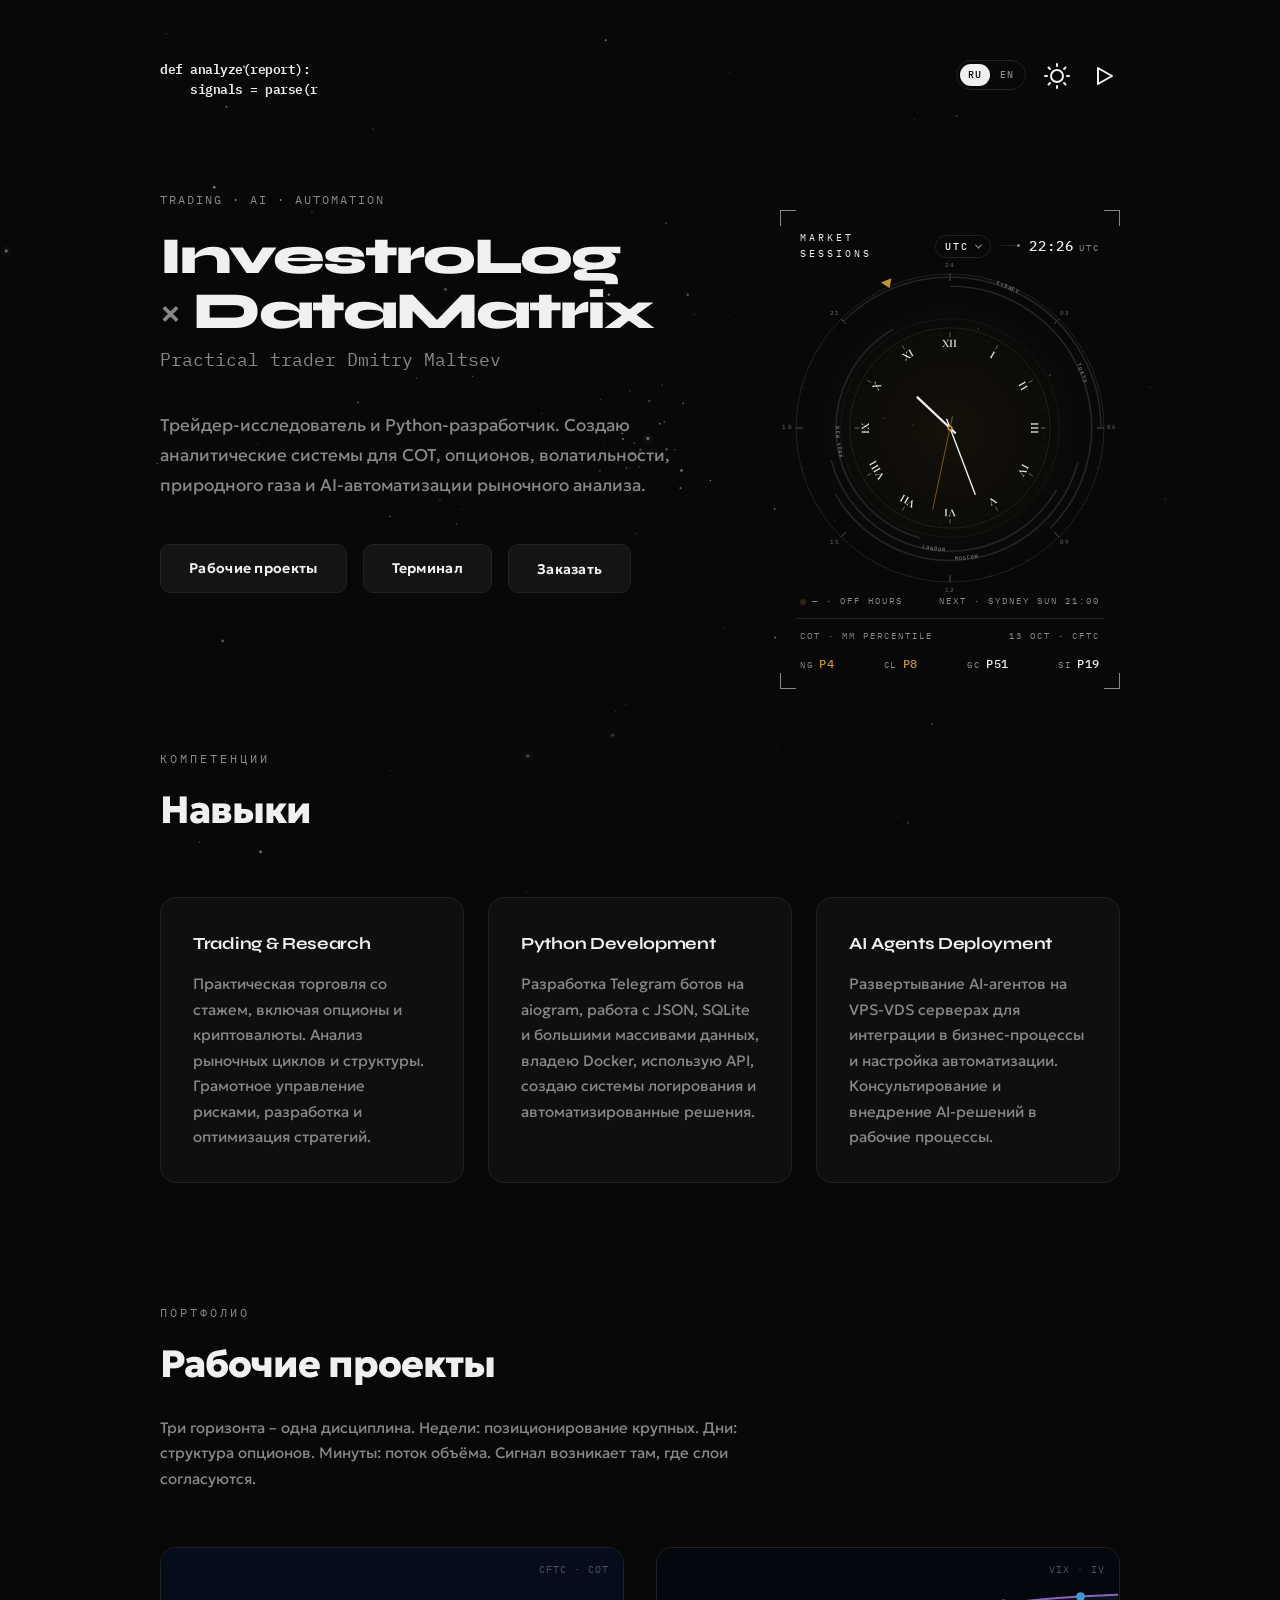
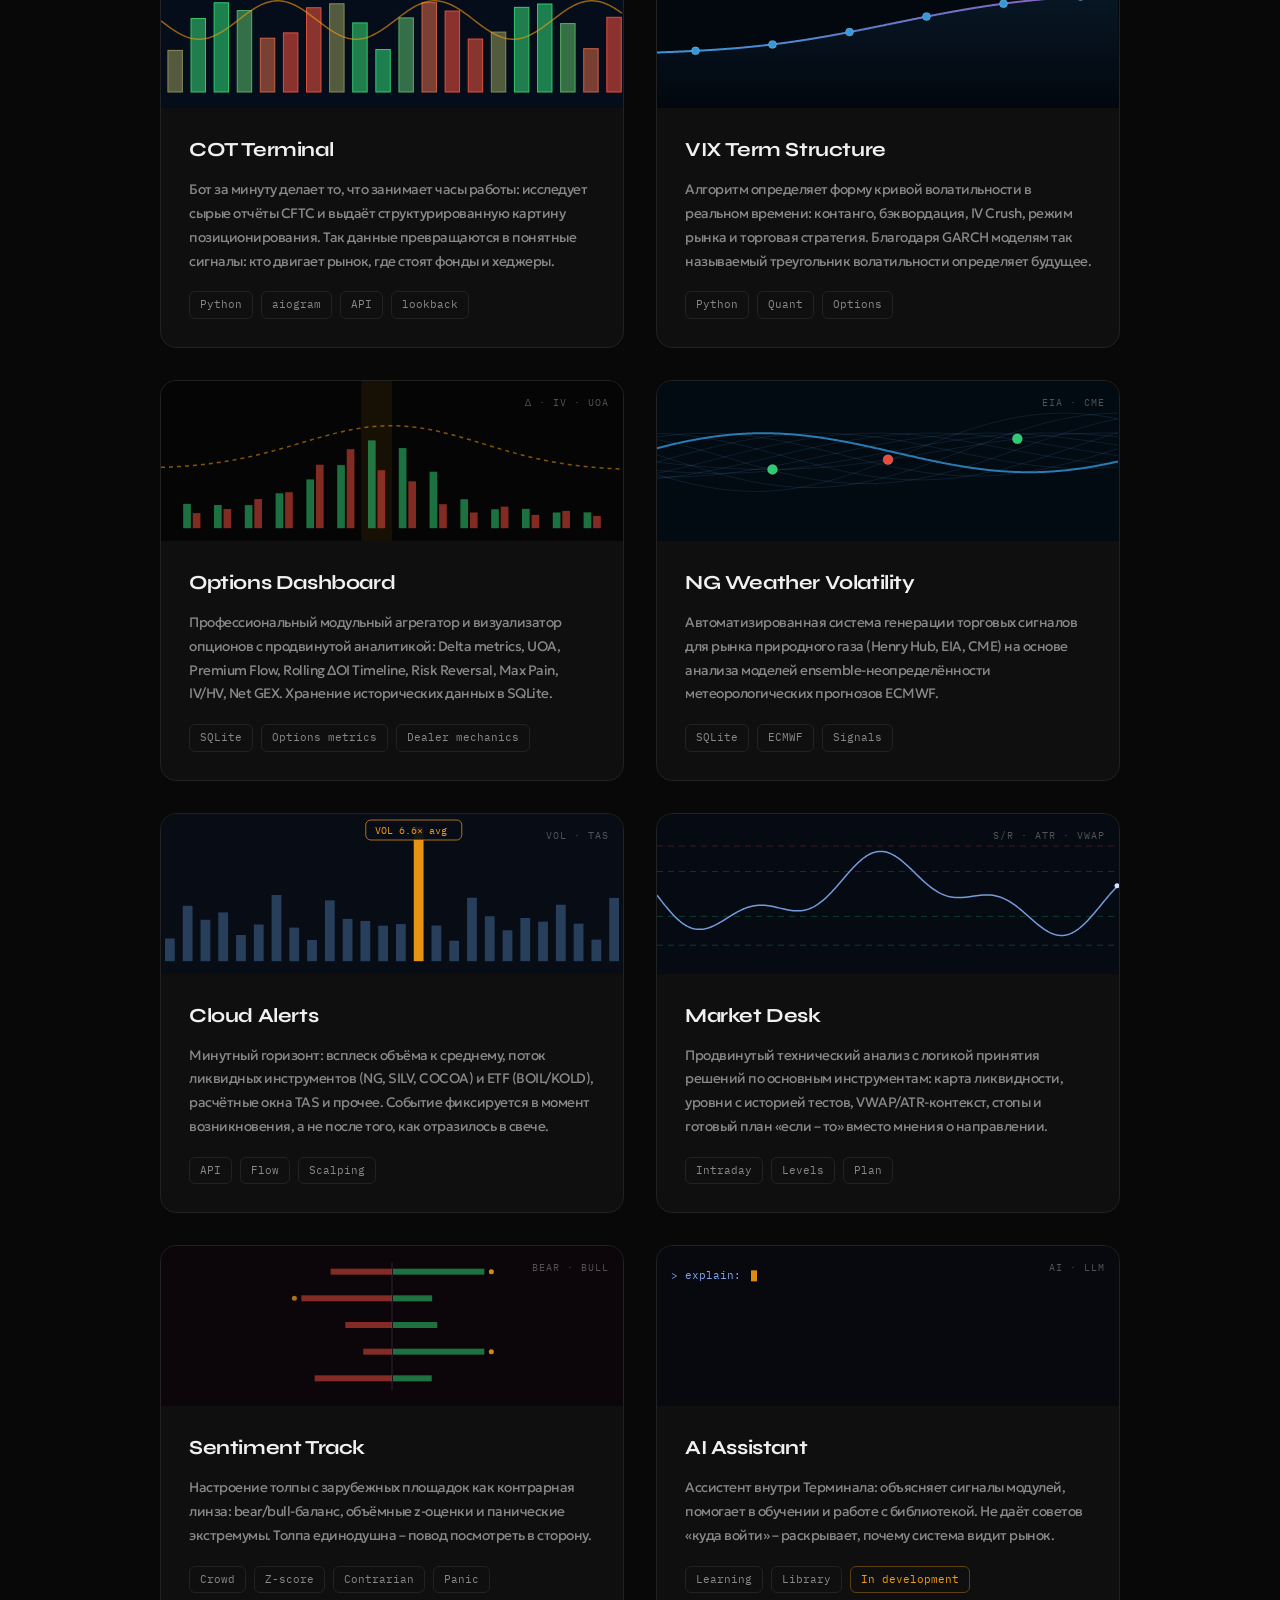
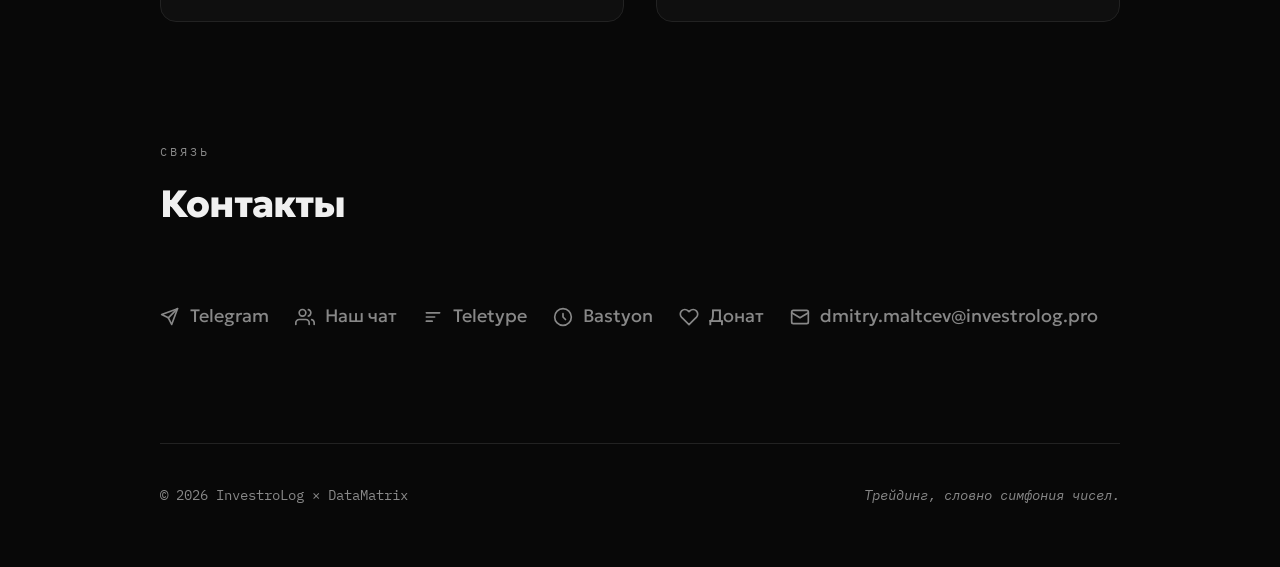
==== commit 636db82e: "Normalize index.html in language-switcher referrer check Co-Authored-By: Devin AI <158243242+devin-a" ====
--- a/index.html
+++ b/index.html
@@ -6,7 +6,7 @@
 <meta content="width=device-width, initial-scale=1.0" name="viewport"/>
 <meta content="dark light" name="color-scheme"/>
 <meta content="#080808" name="theme-color"/>
-<script data-lang-redirect>(function(d,n,l){var p,a,i;try{p=localStorage.getItem('ms-lang')}catch(e){}if(p==='ru'||n.webdriver||/bot|crawl|spider|slurp|lighthouse|headless|inspectiontool|preview|facebookexternalhit/i.test(n.userAgent))return;if(p!=='en'){a=d.referrer.split(/[?#]/)[0];if(a===l.origin+'/'||a===l.origin+'/en/')return;a=n.languages&&n.languages.length?n.languages:[n.language||n.userLanguage||''];if(!a[0])return;for(i=0;i<a.length;i++)if(/^(ru|uk|be|kk|ky|uz|tg)(-|$)/i.test(a[i]))return}l.replace('/en/'+l.search+l.hash)})(document,navigator,location)</script>
+<script data-lang-redirect>(function(d,n,l){var p,a,i;try{p=localStorage.getItem('ms-lang')}catch(e){}if(p==='ru'||n.webdriver||/bot|crawl|spider|slurp|lighthouse|headless|inspectiontool|preview|facebookexternalhit/i.test(n.userAgent))return;if(p!=='en'){a=d.referrer.split(/[?#]/)[0].replace(/index\.html$/,'');if(a===l.origin+'/'||a===l.origin+'/en/')return;a=n.languages&&n.languages.length?n.languages:[n.language||n.userLanguage||''];if(!a[0])return;for(i=0;i<a.length;i++)if(/^(ru|uk|be|kk|ky|uz|tg)(-|$)/i.test(a[i]))return}l.replace('/en/'+l.search+l.hash)})(document,navigator,location)</script>
 <title>InvestroLog × DataMatrix — Dmitry Maltsev</title>
 <meta content="InvestroLog × DataMatrix — исследовательский проект Дмитрия Мальцева: торговая система из модулей — COT, опционы и волатильность, алерты, Market Desk, сентимент, AI-ассистент. Python-разработка и AI-автоматизация рыночного анализа." name="description"/>
 <link href="https://investrolog.pro/" rel="canonical"/>
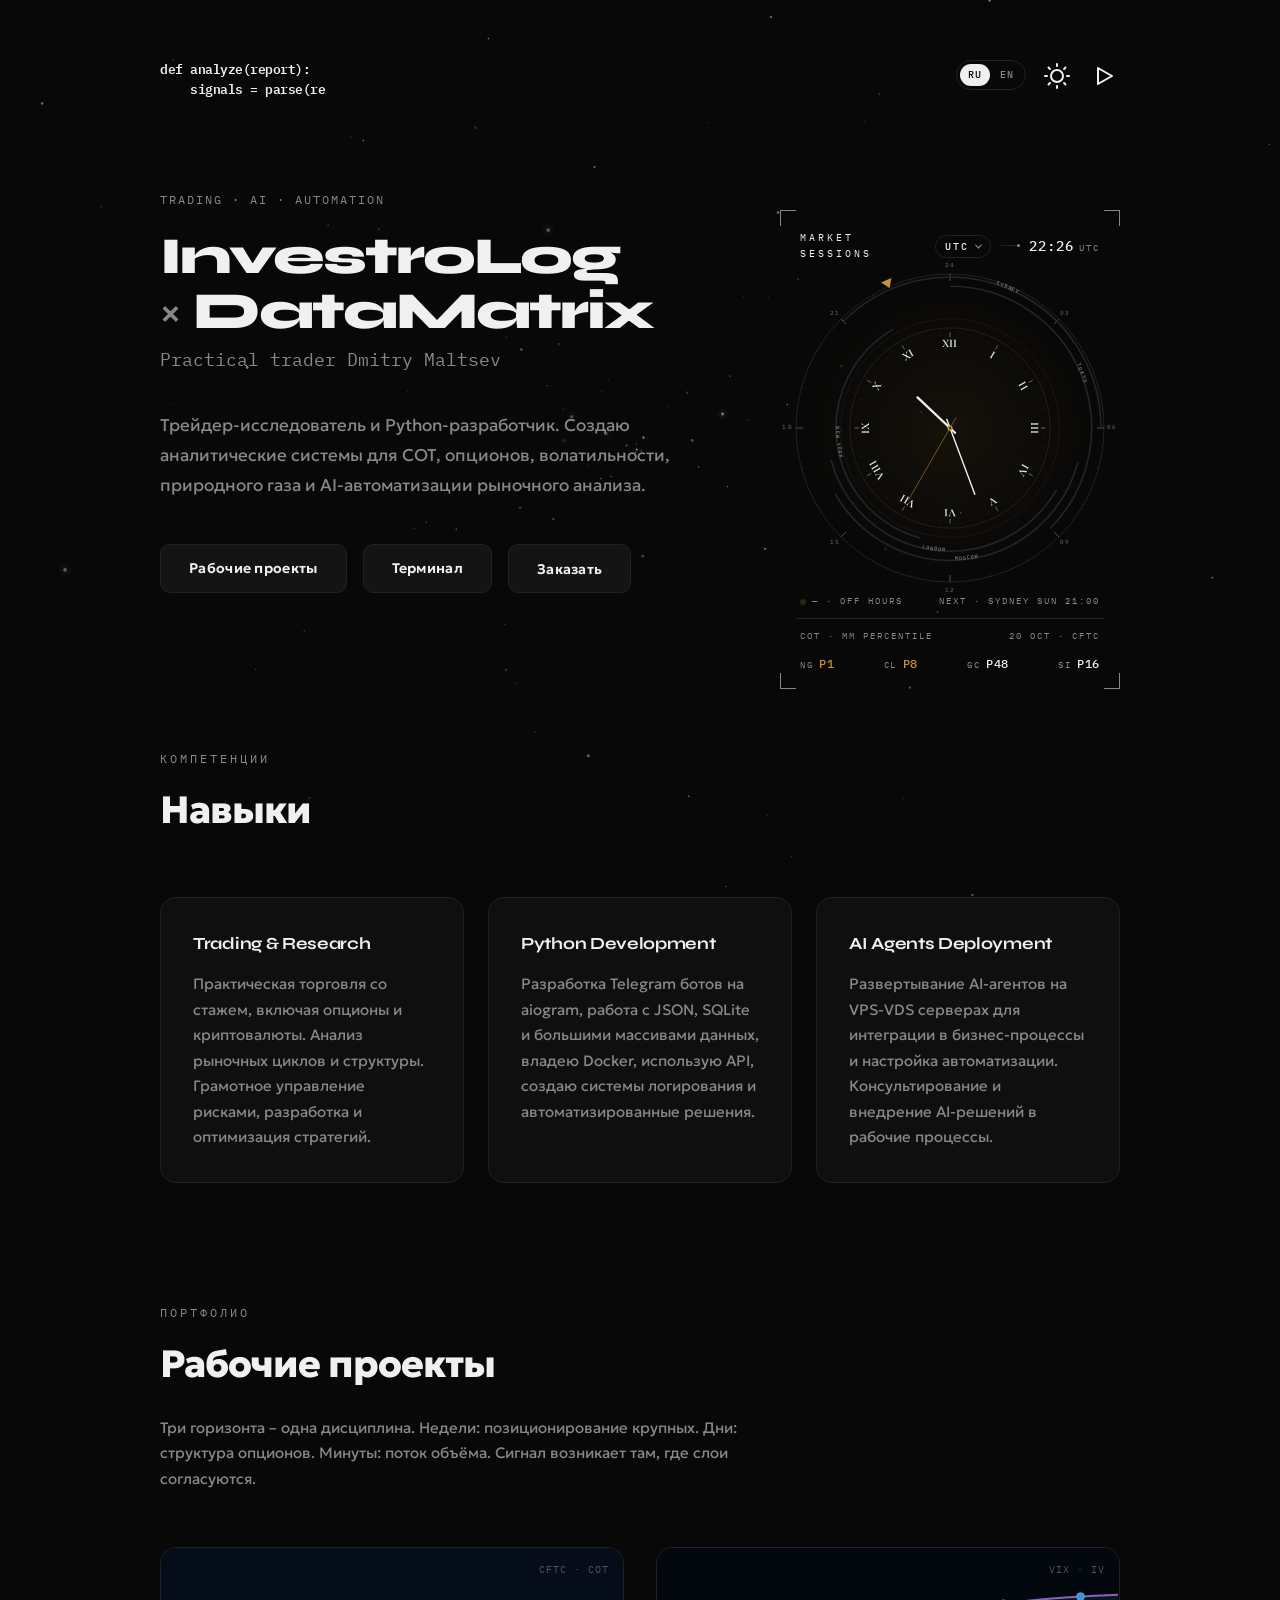
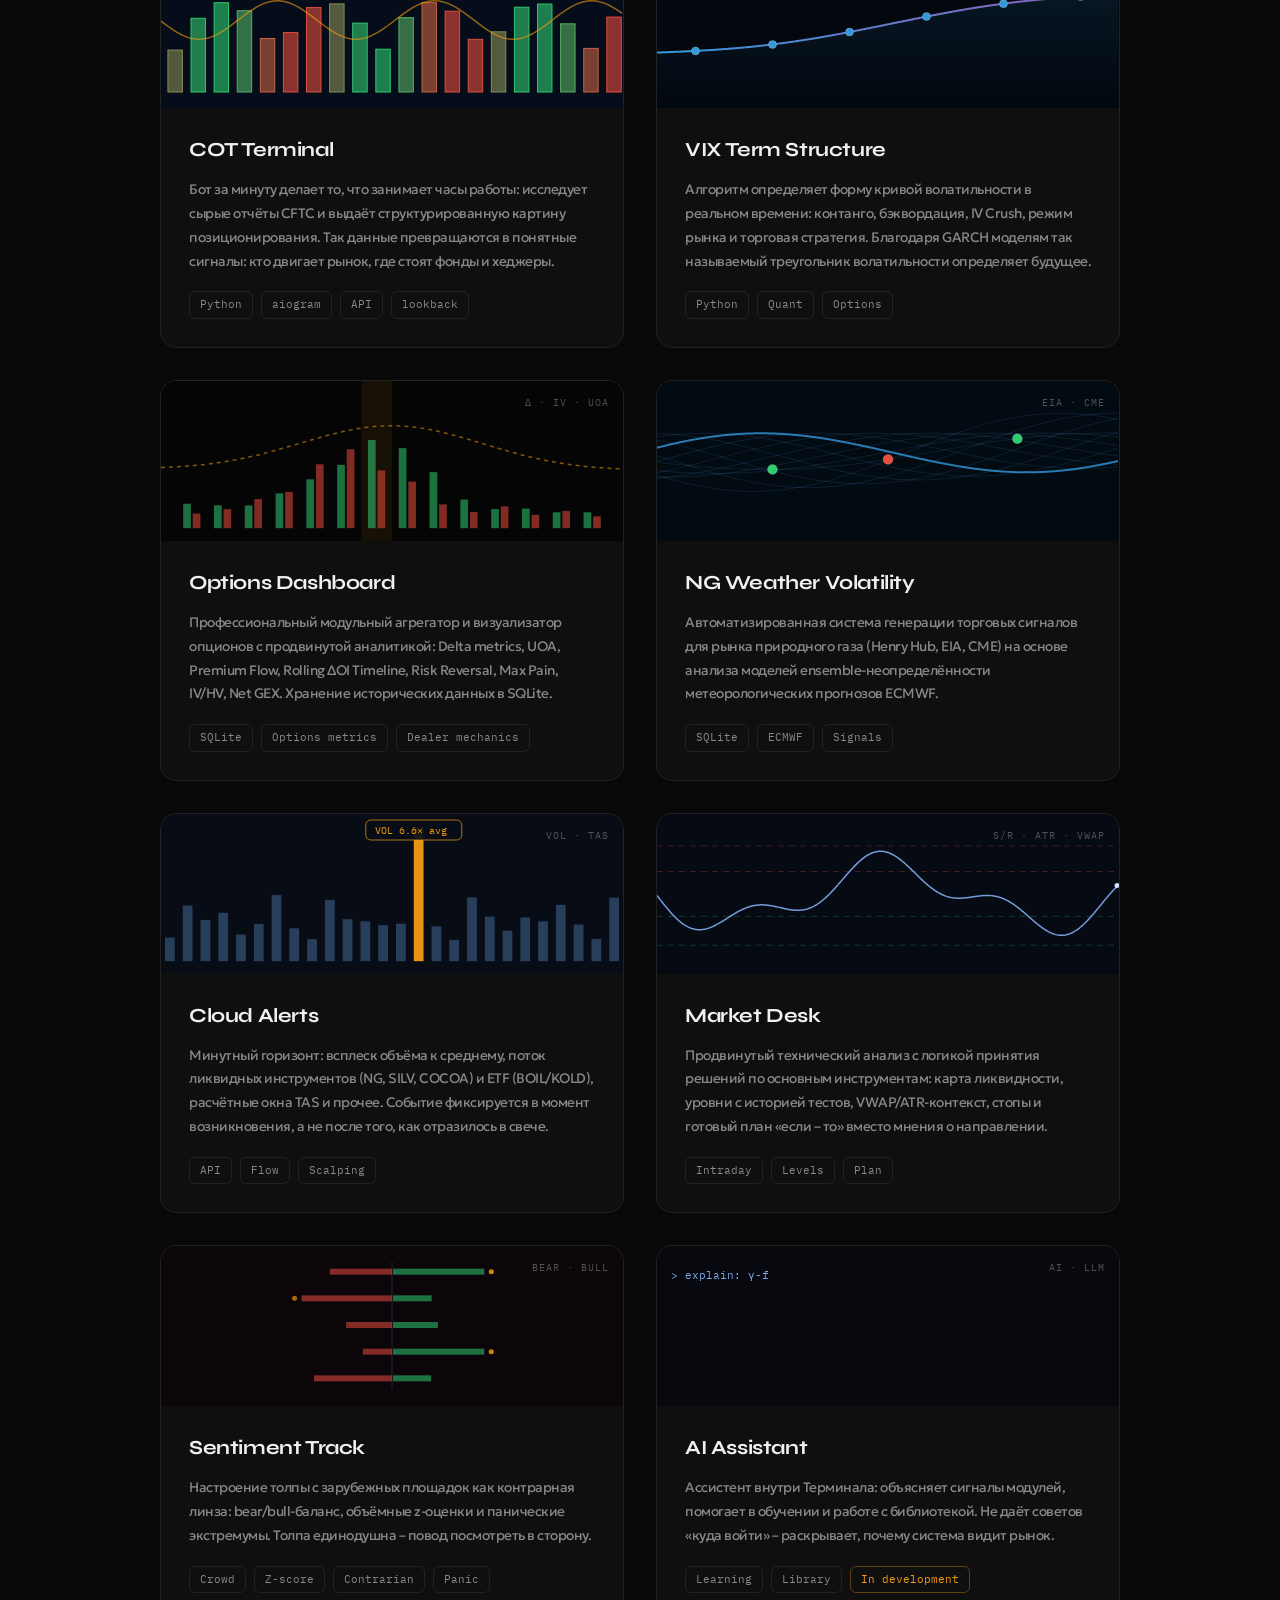
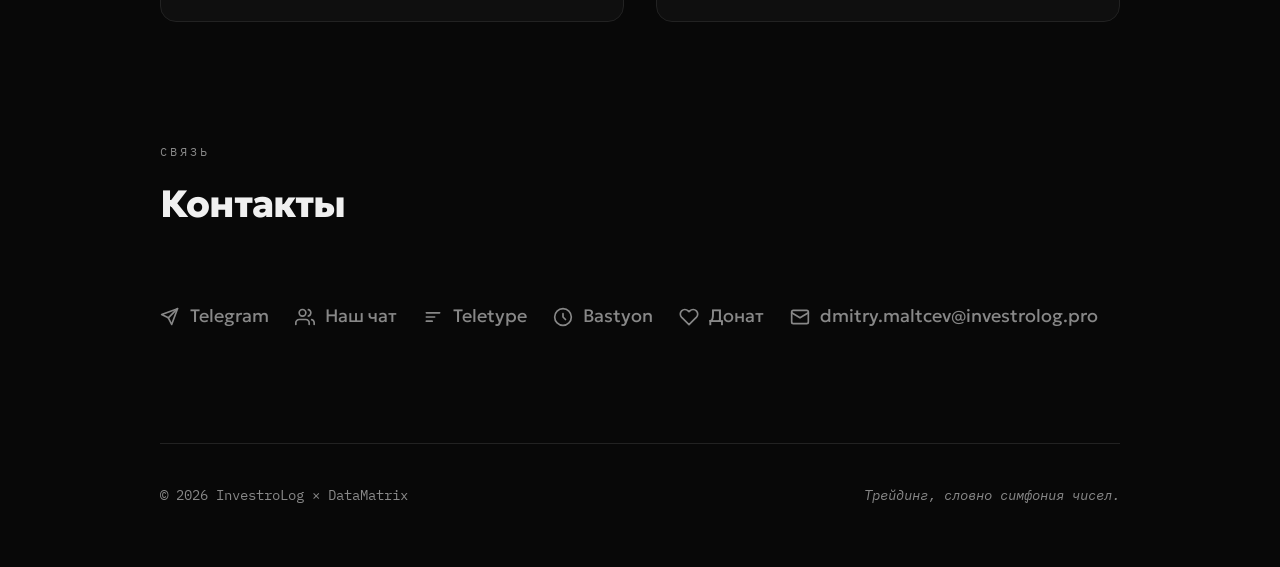
==== commit 6a64d3c8: "data: update COT percentiles" ====
--- a/index.html
+++ b/index.html
@@ -168,13 +168,13 @@
 <div class="ms-cot">
 <div class="ms-cot-head">
 <span>COT · MM percentile</span>
-<span class="ms-cot-date" data-report-date="2026-10-13">13 OCT · CFTC</span>
+<span class="ms-cot-date" data-report-date="2026-10-20">20 OCT · CFTC</span>
 </div>
 <div class="ms-cot-row">
-<span class="ms-cot-item"><span class="ms-cot-sym">NG</span><span class="ms-cot-val" data-p="4">p4</span></span>
+<span class="ms-cot-item"><span class="ms-cot-sym">NG</span><span class="ms-cot-val" data-p="1">p1</span></span>
 <span class="ms-cot-item"><span class="ms-cot-sym">CL</span><span class="ms-cot-val" data-p="8">p8</span></span>
-<span class="ms-cot-item"><span class="ms-cot-sym">GC</span><span class="ms-cot-val" data-p="51">p51</span></span>
-<span class="ms-cot-item"><span class="ms-cot-sym">SI</span><span class="ms-cot-val" data-p="19">p19</span></span>
+<span class="ms-cot-item"><span class="ms-cot-sym">GC</span><span class="ms-cot-val" data-p="48">p48</span></span>
+<span class="ms-cot-item"><span class="ms-cot-sym">SI</span><span class="ms-cot-val" data-p="16">p16</span></span>
 </div>
 </div>
 <!-- COT_DATA_END -->
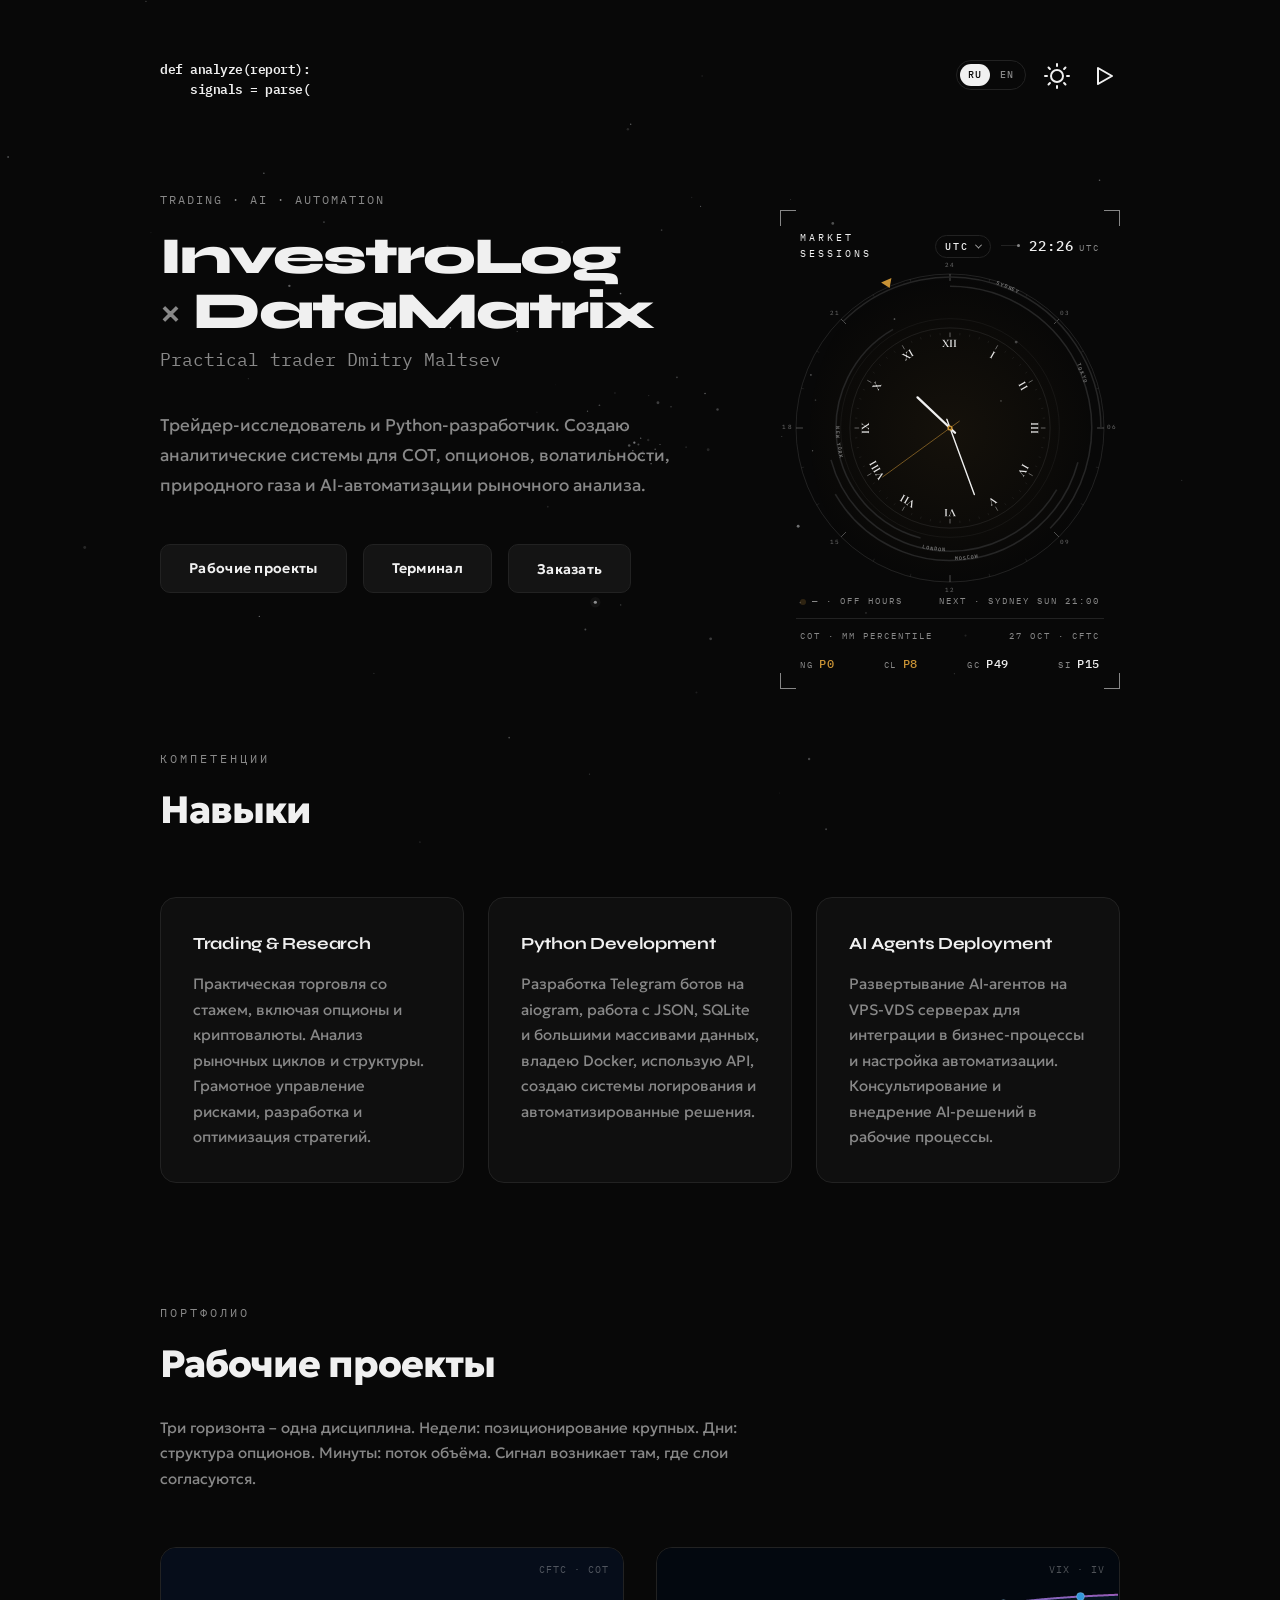
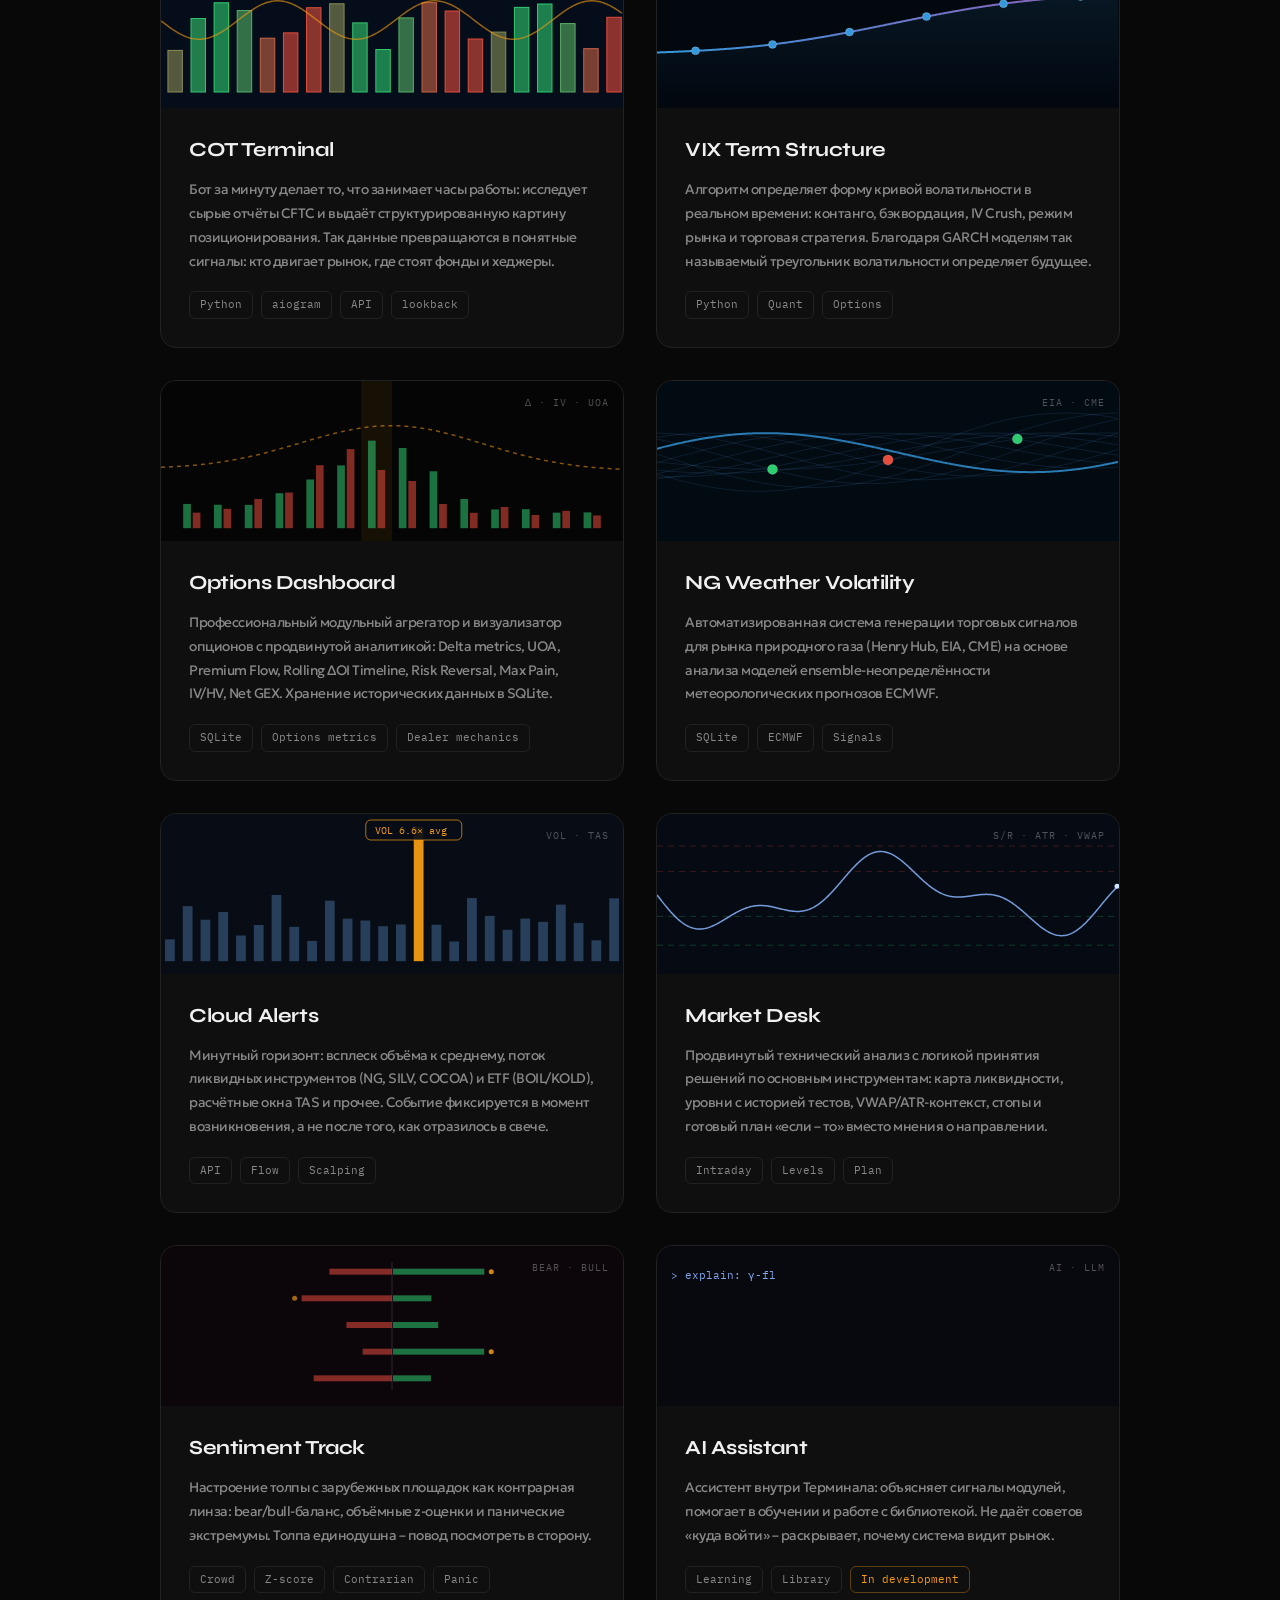
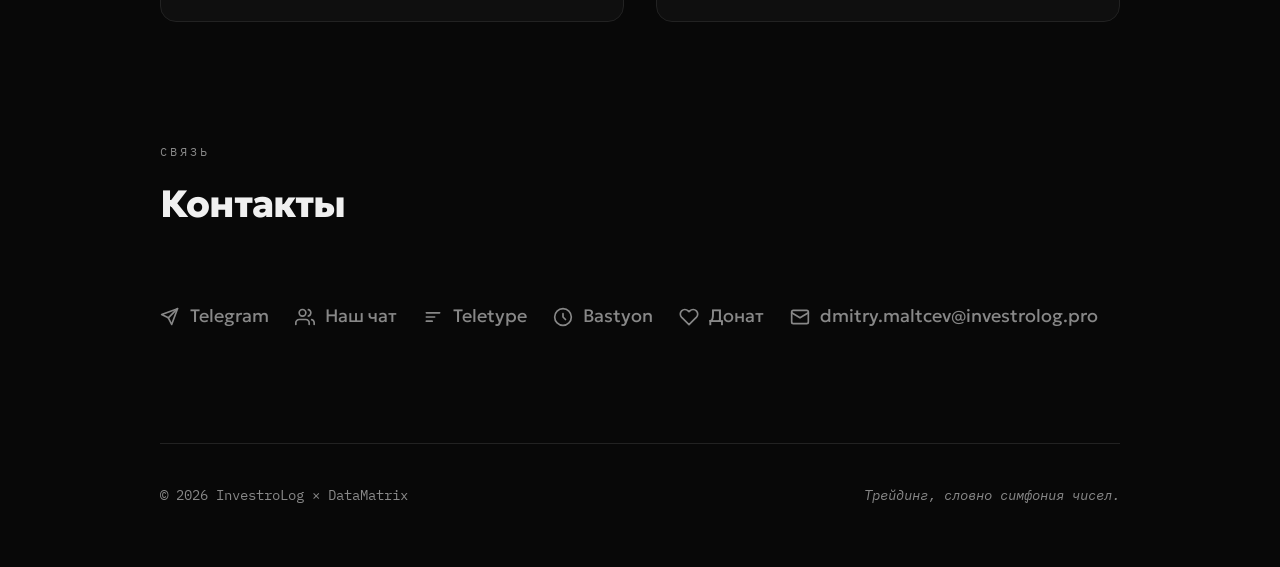
==== commit f0335628: "data: update COT percentiles" ====
--- a/index.html
+++ b/index.html
@@ -168,13 +168,13 @@
 <div class="ms-cot">
 <div class="ms-cot-head">
 <span>COT · MM percentile</span>
-<span class="ms-cot-date" data-report-date="2026-10-20">20 OCT · CFTC</span>
+<span class="ms-cot-date" data-report-date="2026-10-27">27 OCT · CFTC</span>
 </div>
 <div class="ms-cot-row">
-<span class="ms-cot-item"><span class="ms-cot-sym">NG</span><span class="ms-cot-val" data-p="1">p1</span></span>
+<span class="ms-cot-item"><span class="ms-cot-sym">NG</span><span class="ms-cot-val" data-p="0">p0</span></span>
 <span class="ms-cot-item"><span class="ms-cot-sym">CL</span><span class="ms-cot-val" data-p="8">p8</span></span>
-<span class="ms-cot-item"><span class="ms-cot-sym">GC</span><span class="ms-cot-val" data-p="48">p48</span></span>
-<span class="ms-cot-item"><span class="ms-cot-sym">SI</span><span class="ms-cot-val" data-p="16">p16</span></span>
+<span class="ms-cot-item"><span class="ms-cot-sym">GC</span><span class="ms-cot-val" data-p="49">p49</span></span>
+<span class="ms-cot-item"><span class="ms-cot-sym">SI</span><span class="ms-cot-val" data-p="15">p15</span></span>
 </div>
 </div>
 <!-- COT_DATA_END -->
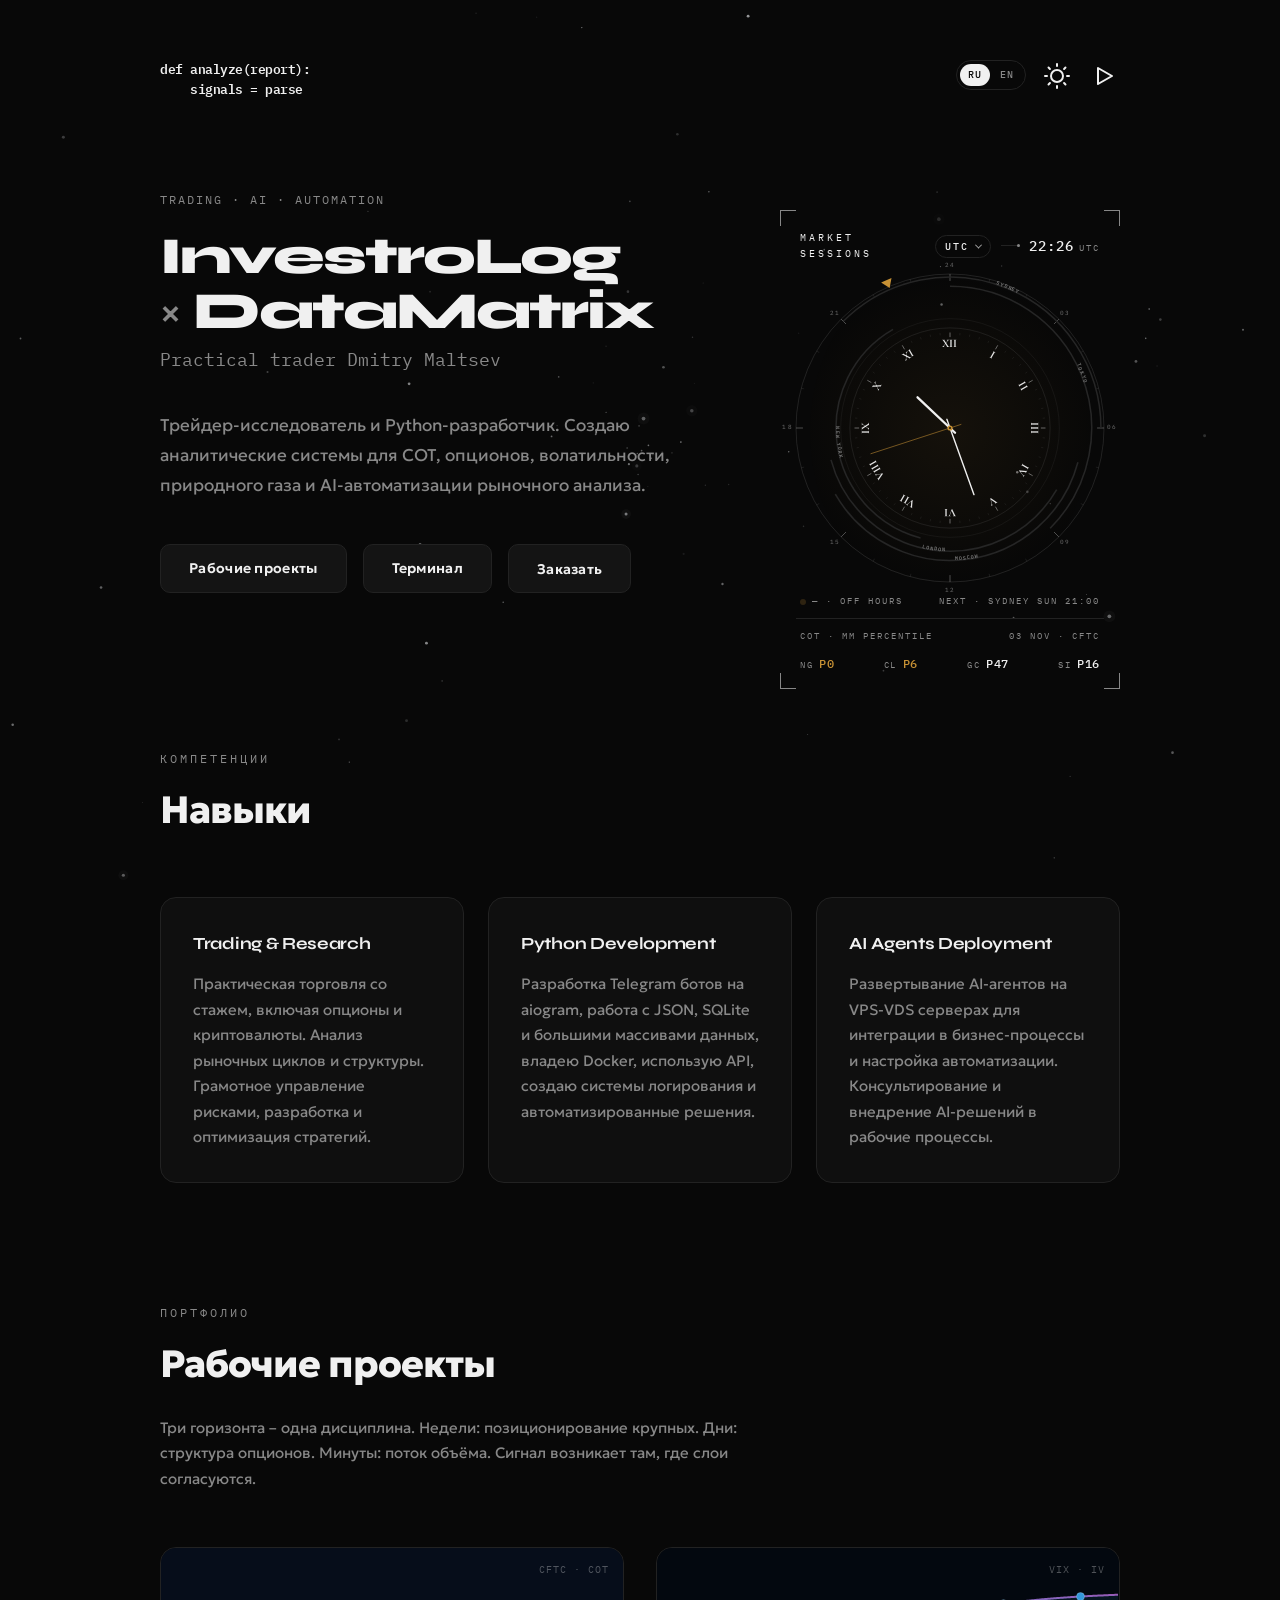
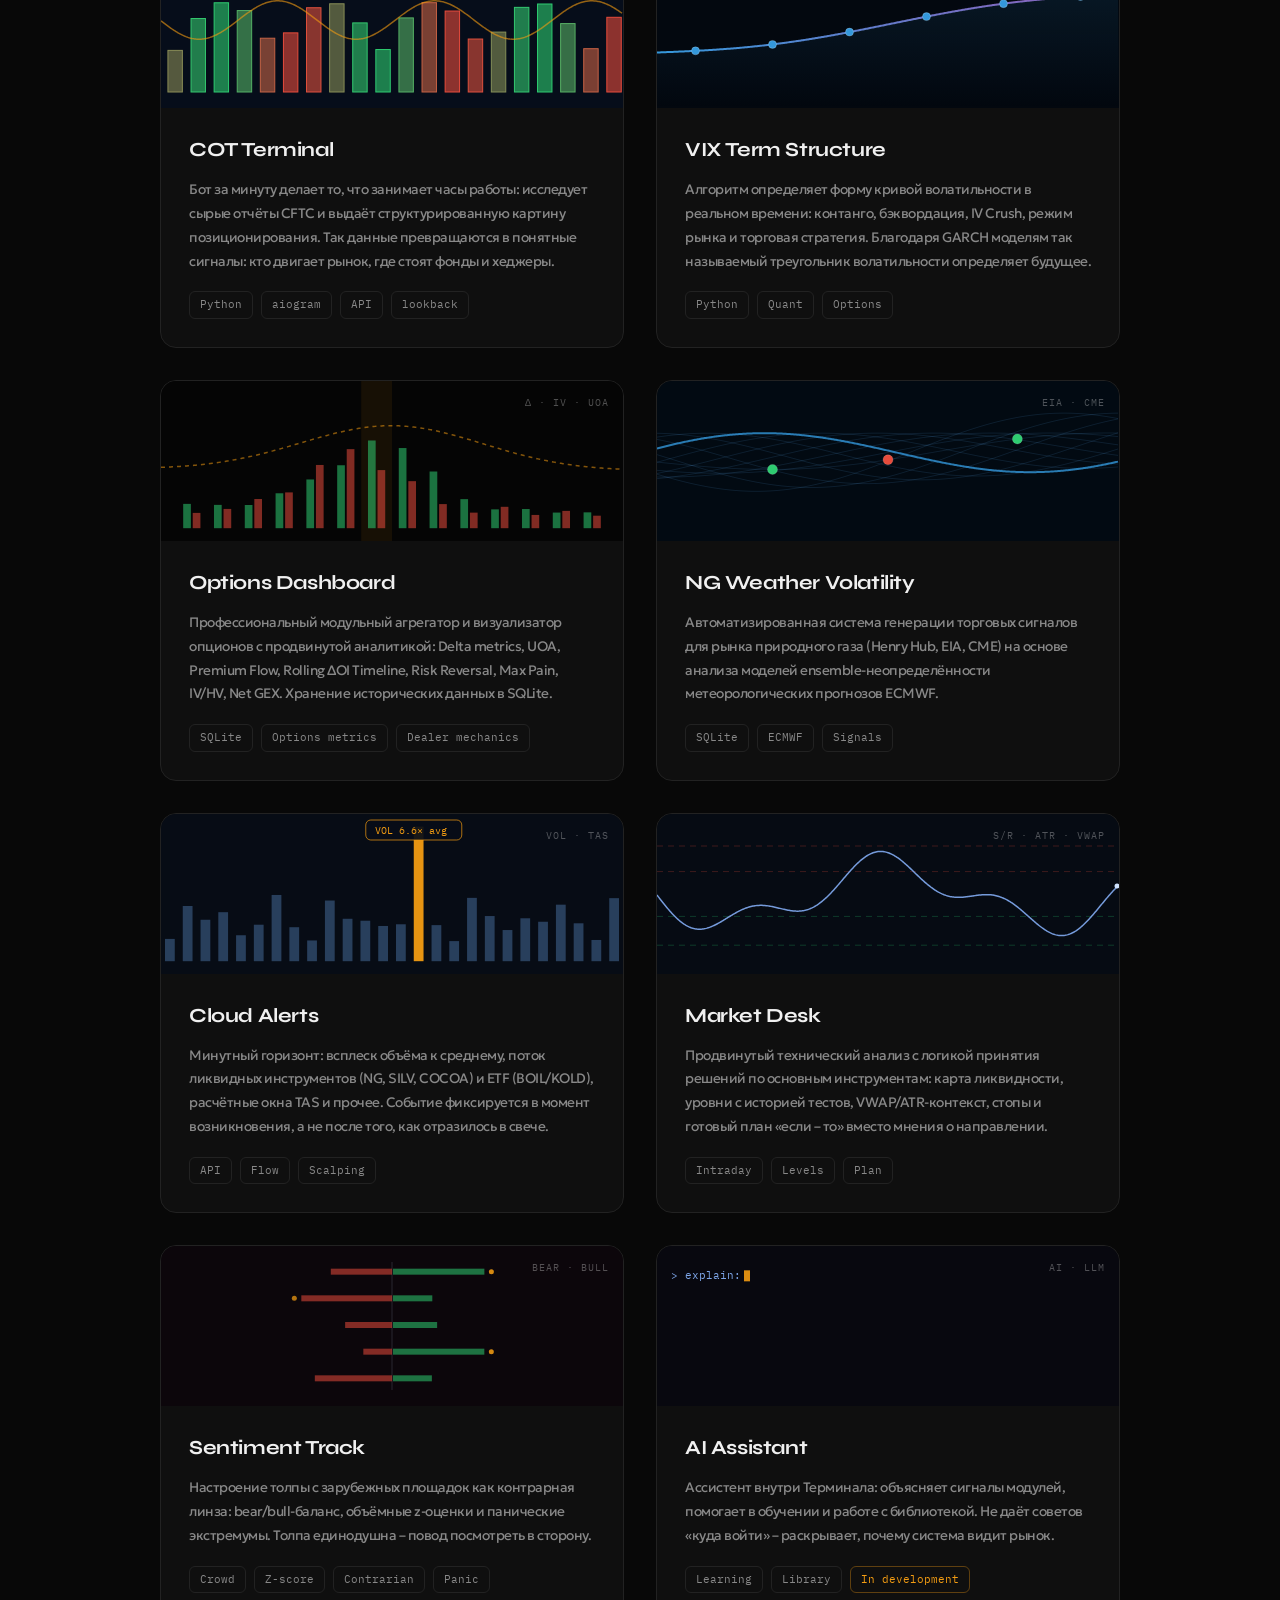
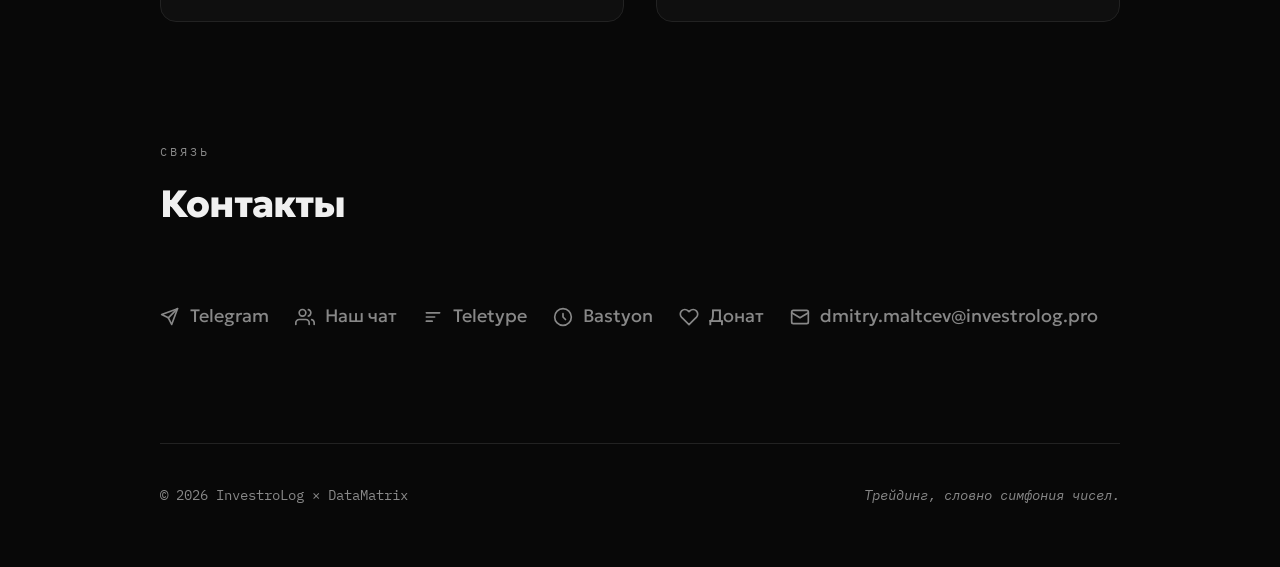
==== commit d4d1d30c: "data: update COT percentiles" ====
--- a/index.html
+++ b/index.html
@@ -168,13 +168,13 @@
 <div class="ms-cot">
 <div class="ms-cot-head">
 <span>COT · MM percentile</span>
-<span class="ms-cot-date" data-report-date="2026-10-27">27 OCT · CFTC</span>
+<span class="ms-cot-date" data-report-date="2026-11-03">03 NOV · CFTC</span>
 </div>
 <div class="ms-cot-row">
 <span class="ms-cot-item"><span class="ms-cot-sym">NG</span><span class="ms-cot-val" data-p="0">p0</span></span>
-<span class="ms-cot-item"><span class="ms-cot-sym">CL</span><span class="ms-cot-val" data-p="8">p8</span></span>
-<span class="ms-cot-item"><span class="ms-cot-sym">GC</span><span class="ms-cot-val" data-p="49">p49</span></span>
-<span class="ms-cot-item"><span class="ms-cot-sym">SI</span><span class="ms-cot-val" data-p="15">p15</span></span>
+<span class="ms-cot-item"><span class="ms-cot-sym">CL</span><span class="ms-cot-val" data-p="6">p6</span></span>
+<span class="ms-cot-item"><span class="ms-cot-sym">GC</span><span class="ms-cot-val" data-p="47">p47</span></span>
+<span class="ms-cot-item"><span class="ms-cot-sym">SI</span><span class="ms-cot-val" data-p="16">p16</span></span>
 </div>
 </div>
 <!-- COT_DATA_END -->
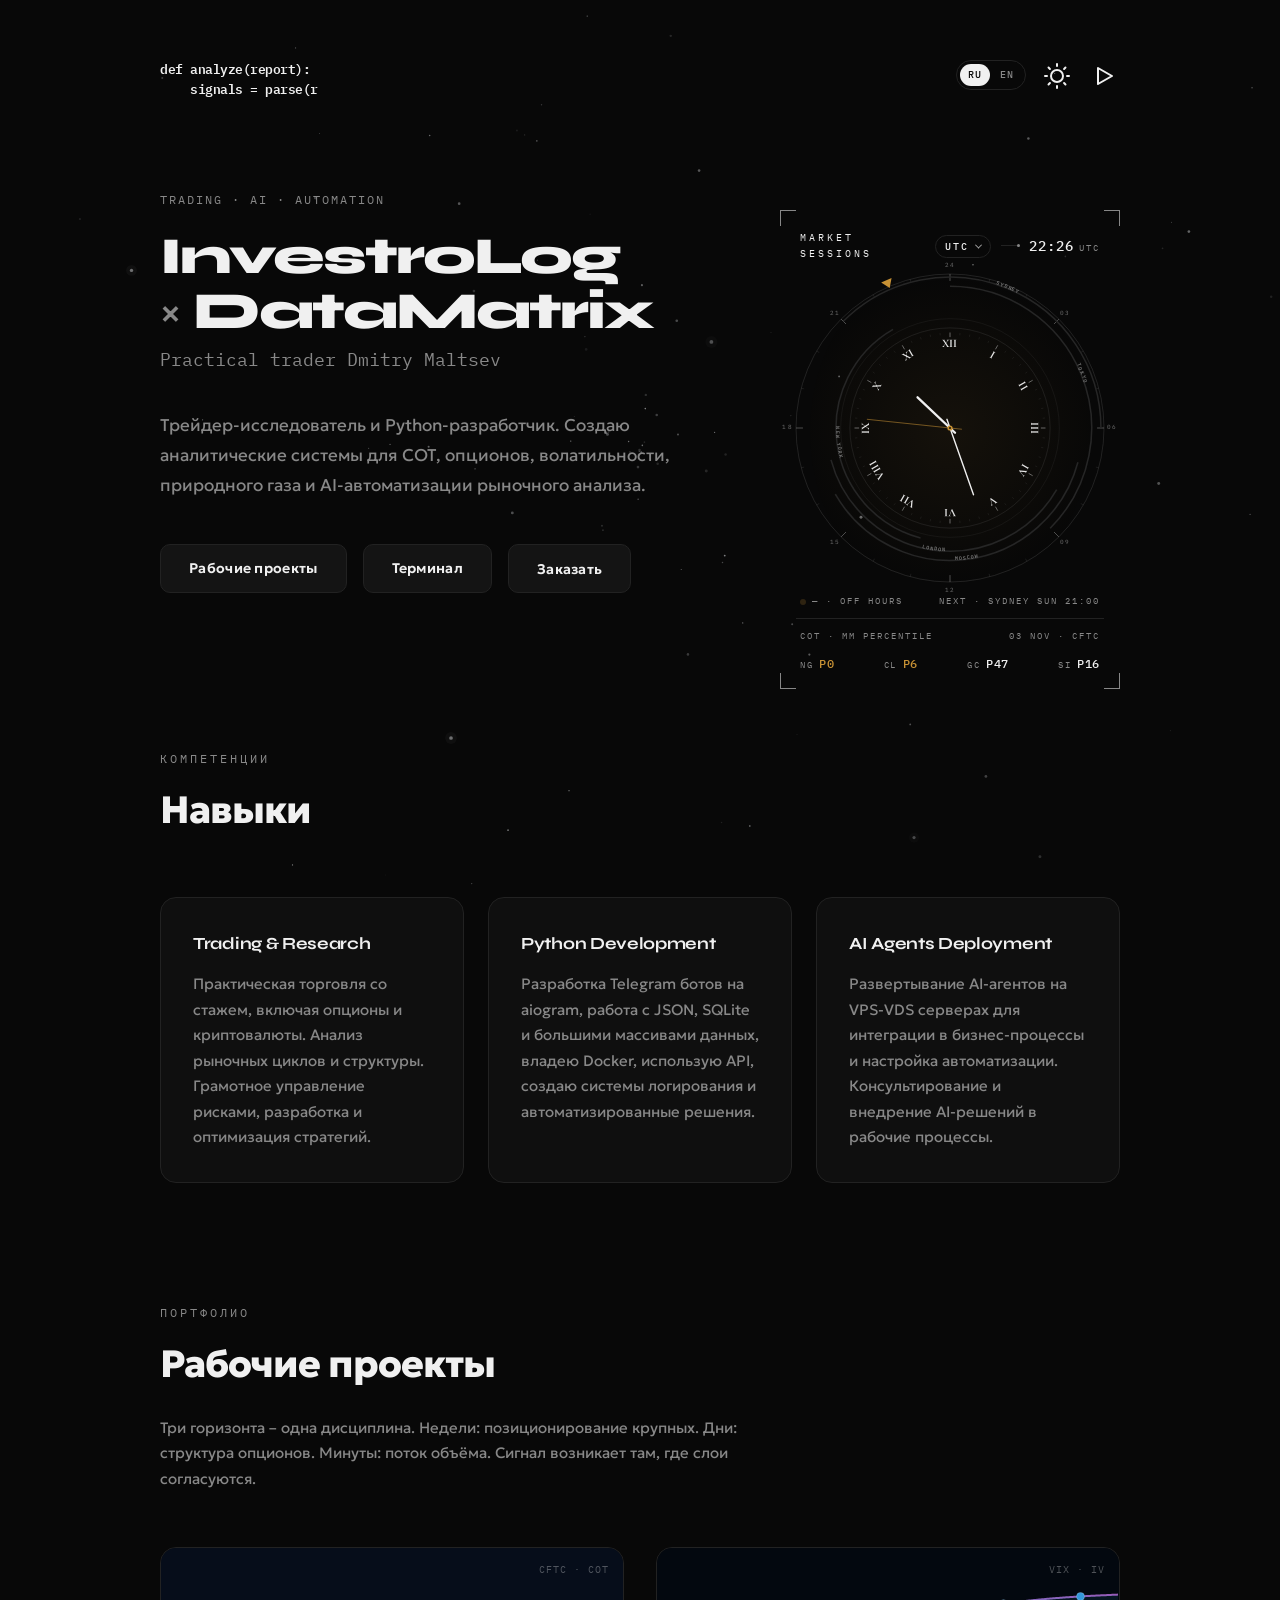
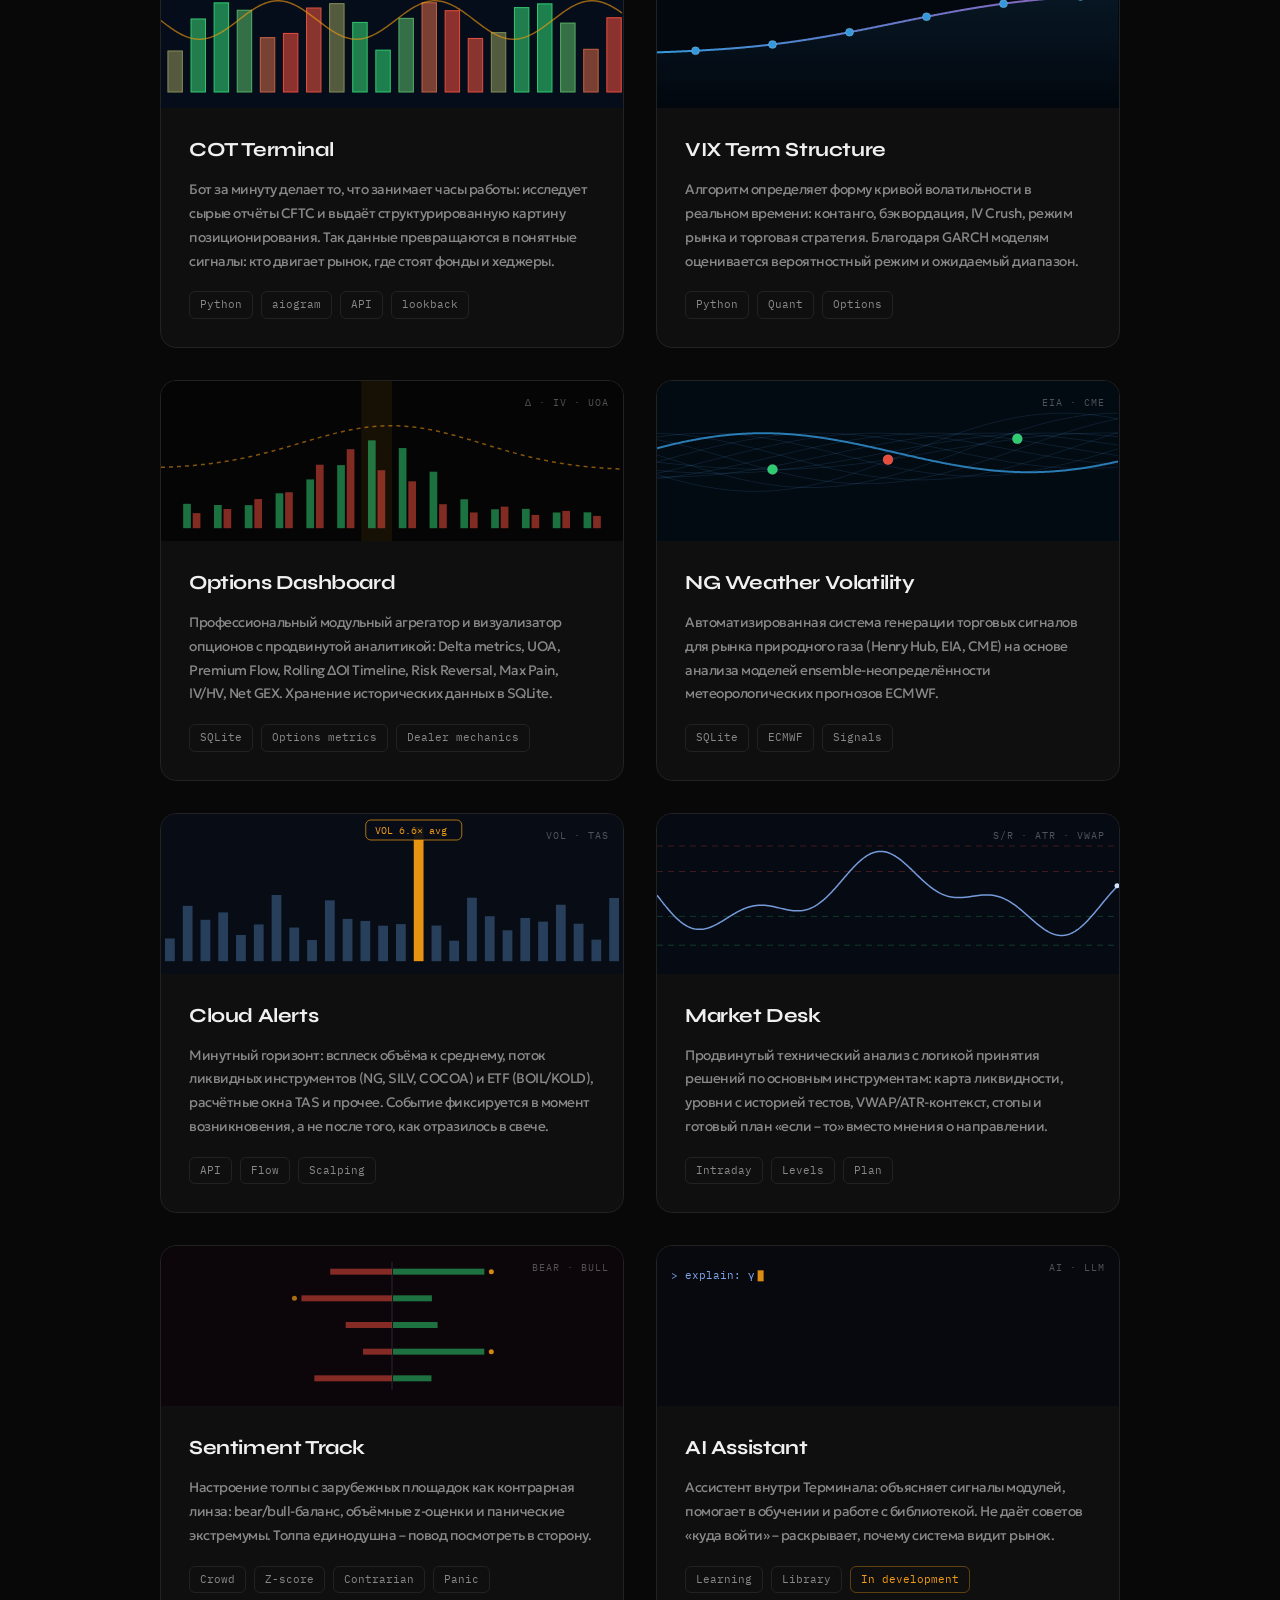
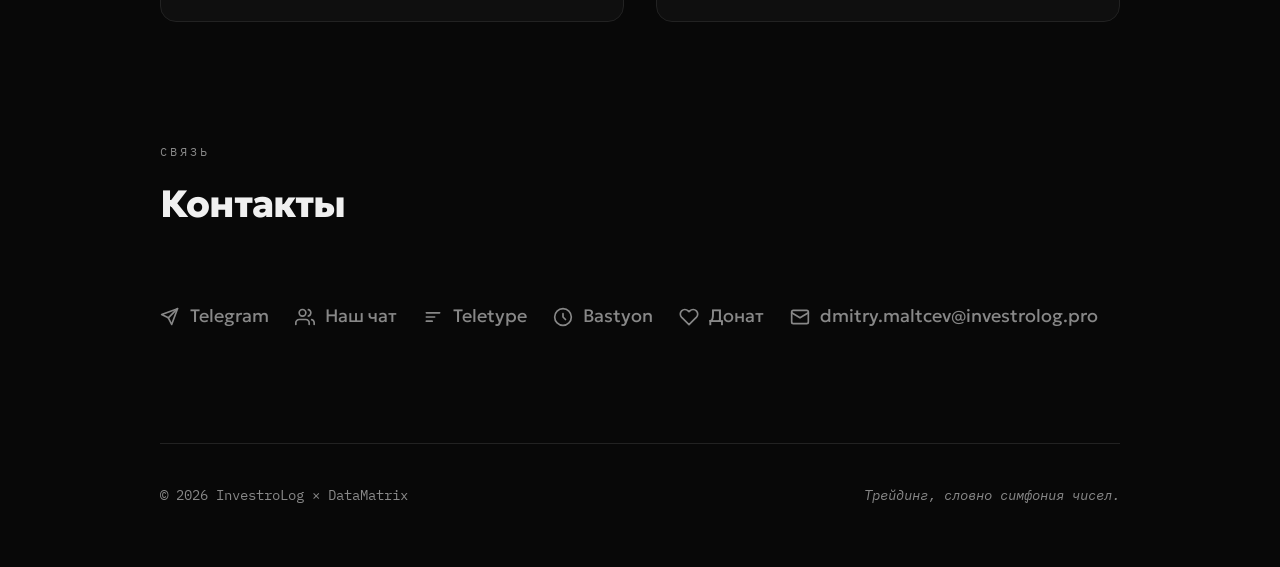
==== commit cc104e0f: "Revise VIX Term Structure description Updated the description of the VIX Term Structure algorithm to" ====
--- a/index.html
+++ b/index.html
@@ -236,7 +236,7 @@
 <div class="project-content">
 <div class="project-index">02 /</div>
 <h3>VIX Term Structure</h3>
-<p>Алгоритм определяет форму кривой волатильности в реальном времени: контанго, бэквордация, IV Crush, режим рынка и торговая стратегия. Благодаря GARCH моделям так называемый треугольник волатильности определяет будущее.</p>
+<p>Алгоритм определяет форму кривой волатильности в реальном времени: контанго, бэквордация, IV Crush, режим рынка и торговая стратегия. Благодаря GARCH моделям оценивается вероятностный режим и ожидаемый диапазон.</p>
 <div class="project-tags">
 <span class="tag">Python</span>
 <span class="tag">Quant</span>
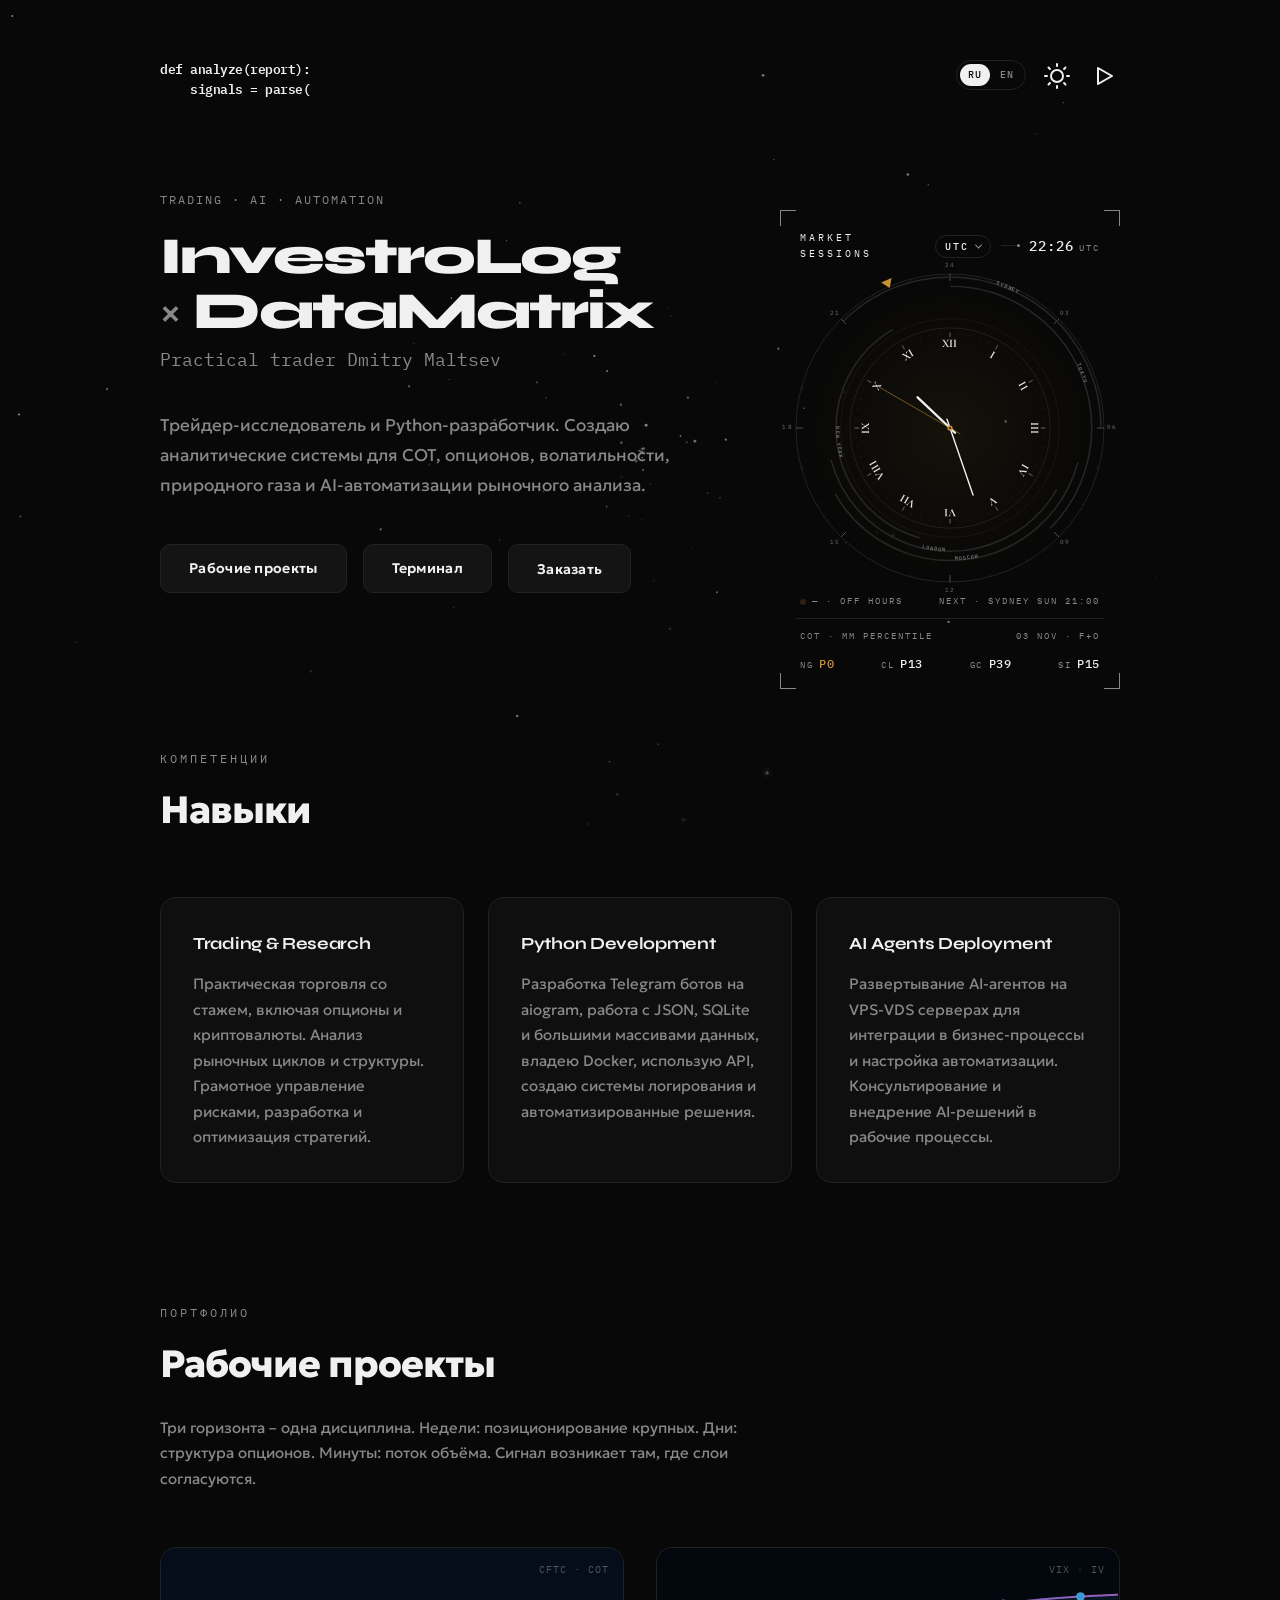
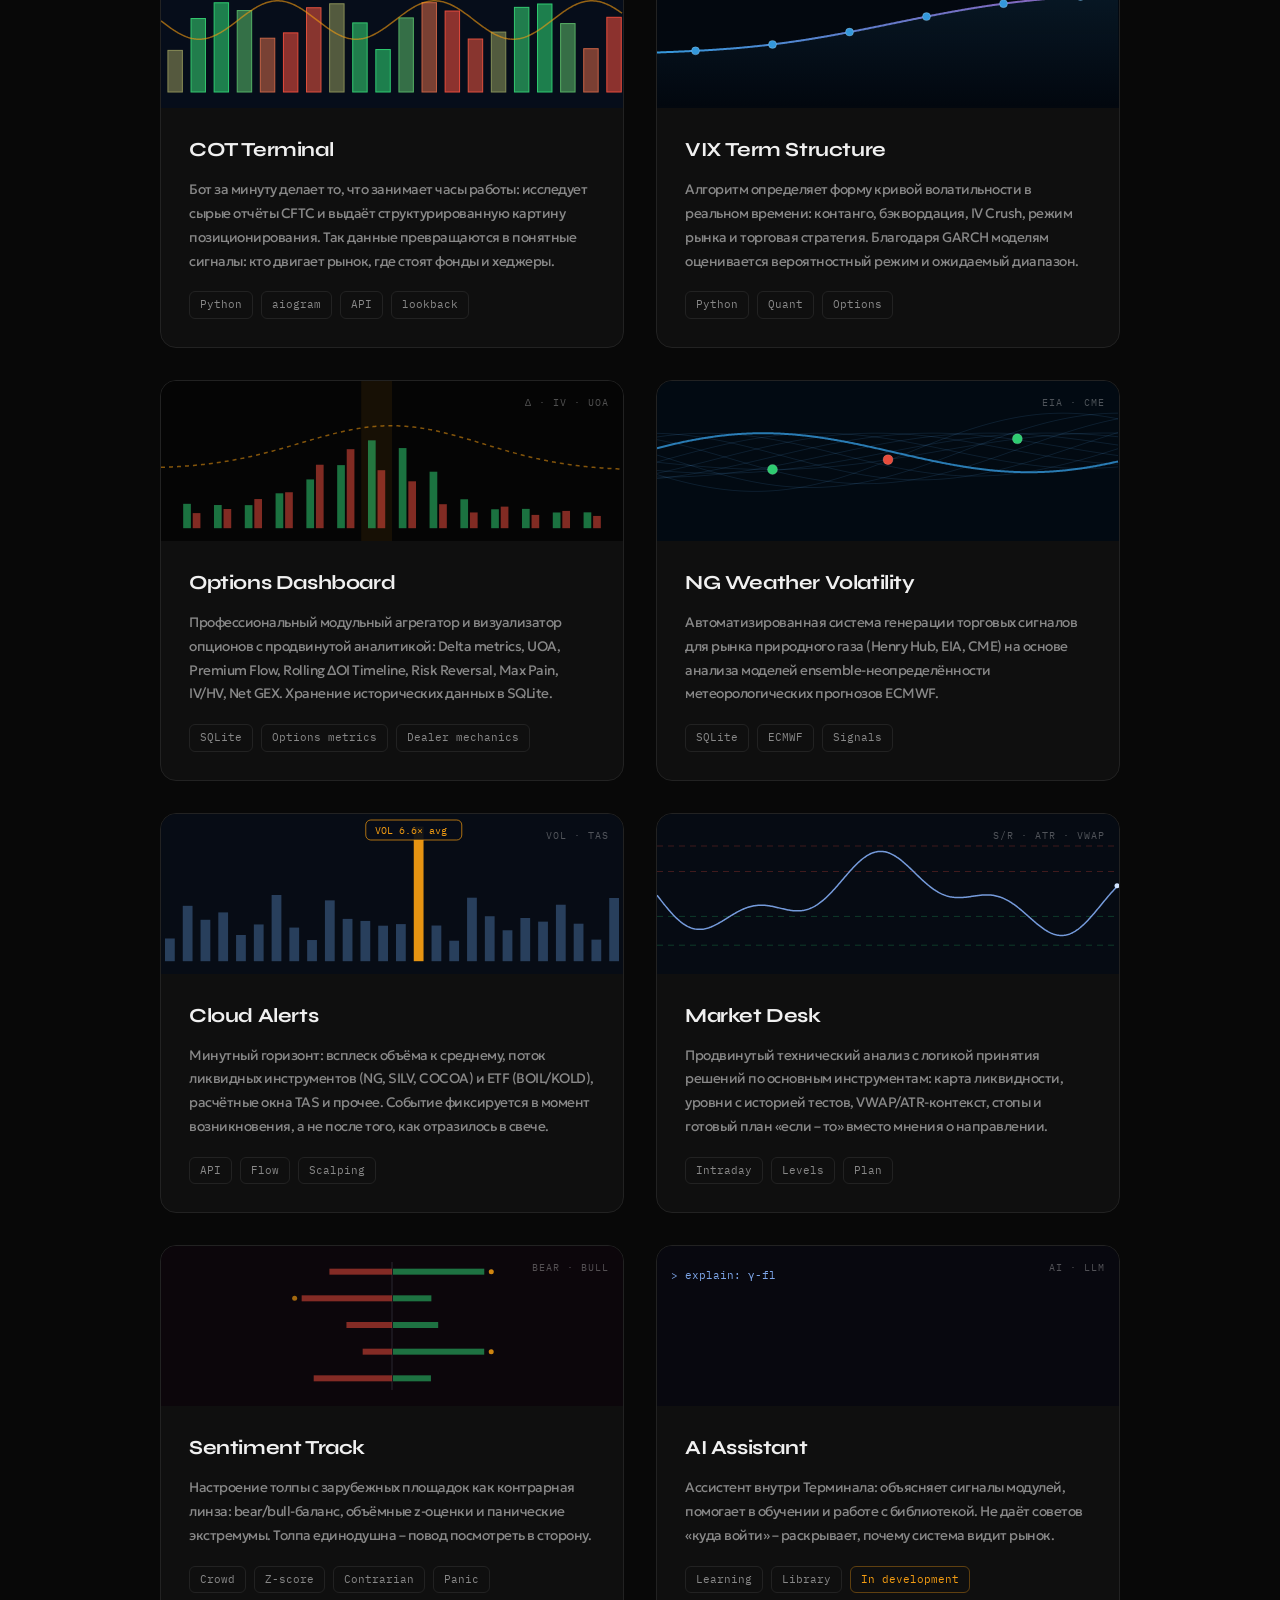
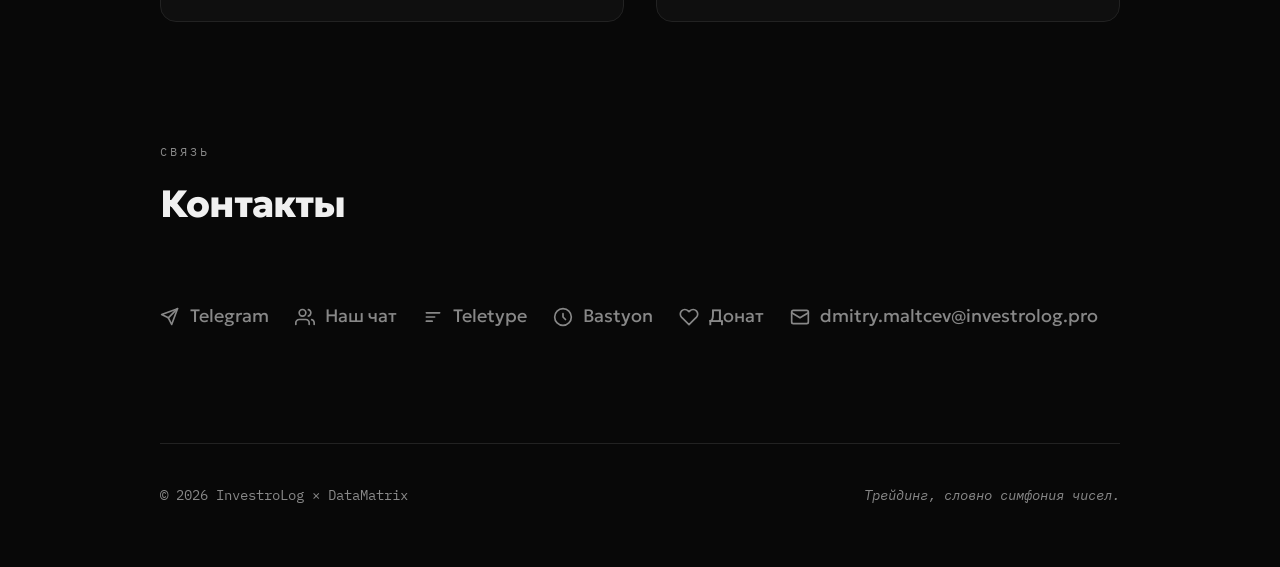
==== commit dba2601f: "Compute the COT strip from the futures-and-options combined report Co-Authored-By: Devin AI <1582432" ====
--- a/index.html
+++ b/index.html
@@ -168,13 +168,13 @@
 <div class="ms-cot">
 <div class="ms-cot-head">
 <span>COT · MM percentile</span>
-<span class="ms-cot-date" data-report-date="2026-11-03">03 NOV · CFTC</span>
+<span class="ms-cot-date" data-report-date="2026-11-03">03 NOV · F+O</span>
 </div>
 <div class="ms-cot-row">
 <span class="ms-cot-item"><span class="ms-cot-sym">NG</span><span class="ms-cot-val" data-p="0">p0</span></span>
-<span class="ms-cot-item"><span class="ms-cot-sym">CL</span><span class="ms-cot-val" data-p="6">p6</span></span>
-<span class="ms-cot-item"><span class="ms-cot-sym">GC</span><span class="ms-cot-val" data-p="47">p47</span></span>
-<span class="ms-cot-item"><span class="ms-cot-sym">SI</span><span class="ms-cot-val" data-p="16">p16</span></span>
+<span class="ms-cot-item"><span class="ms-cot-sym">CL</span><span class="ms-cot-val" data-p="13">p13</span></span>
+<span class="ms-cot-item"><span class="ms-cot-sym">GC</span><span class="ms-cot-val" data-p="39">p39</span></span>
+<span class="ms-cot-item"><span class="ms-cot-sym">SI</span><span class="ms-cot-val" data-p="15">p15</span></span>
 </div>
 </div>
 <!-- COT_DATA_END -->
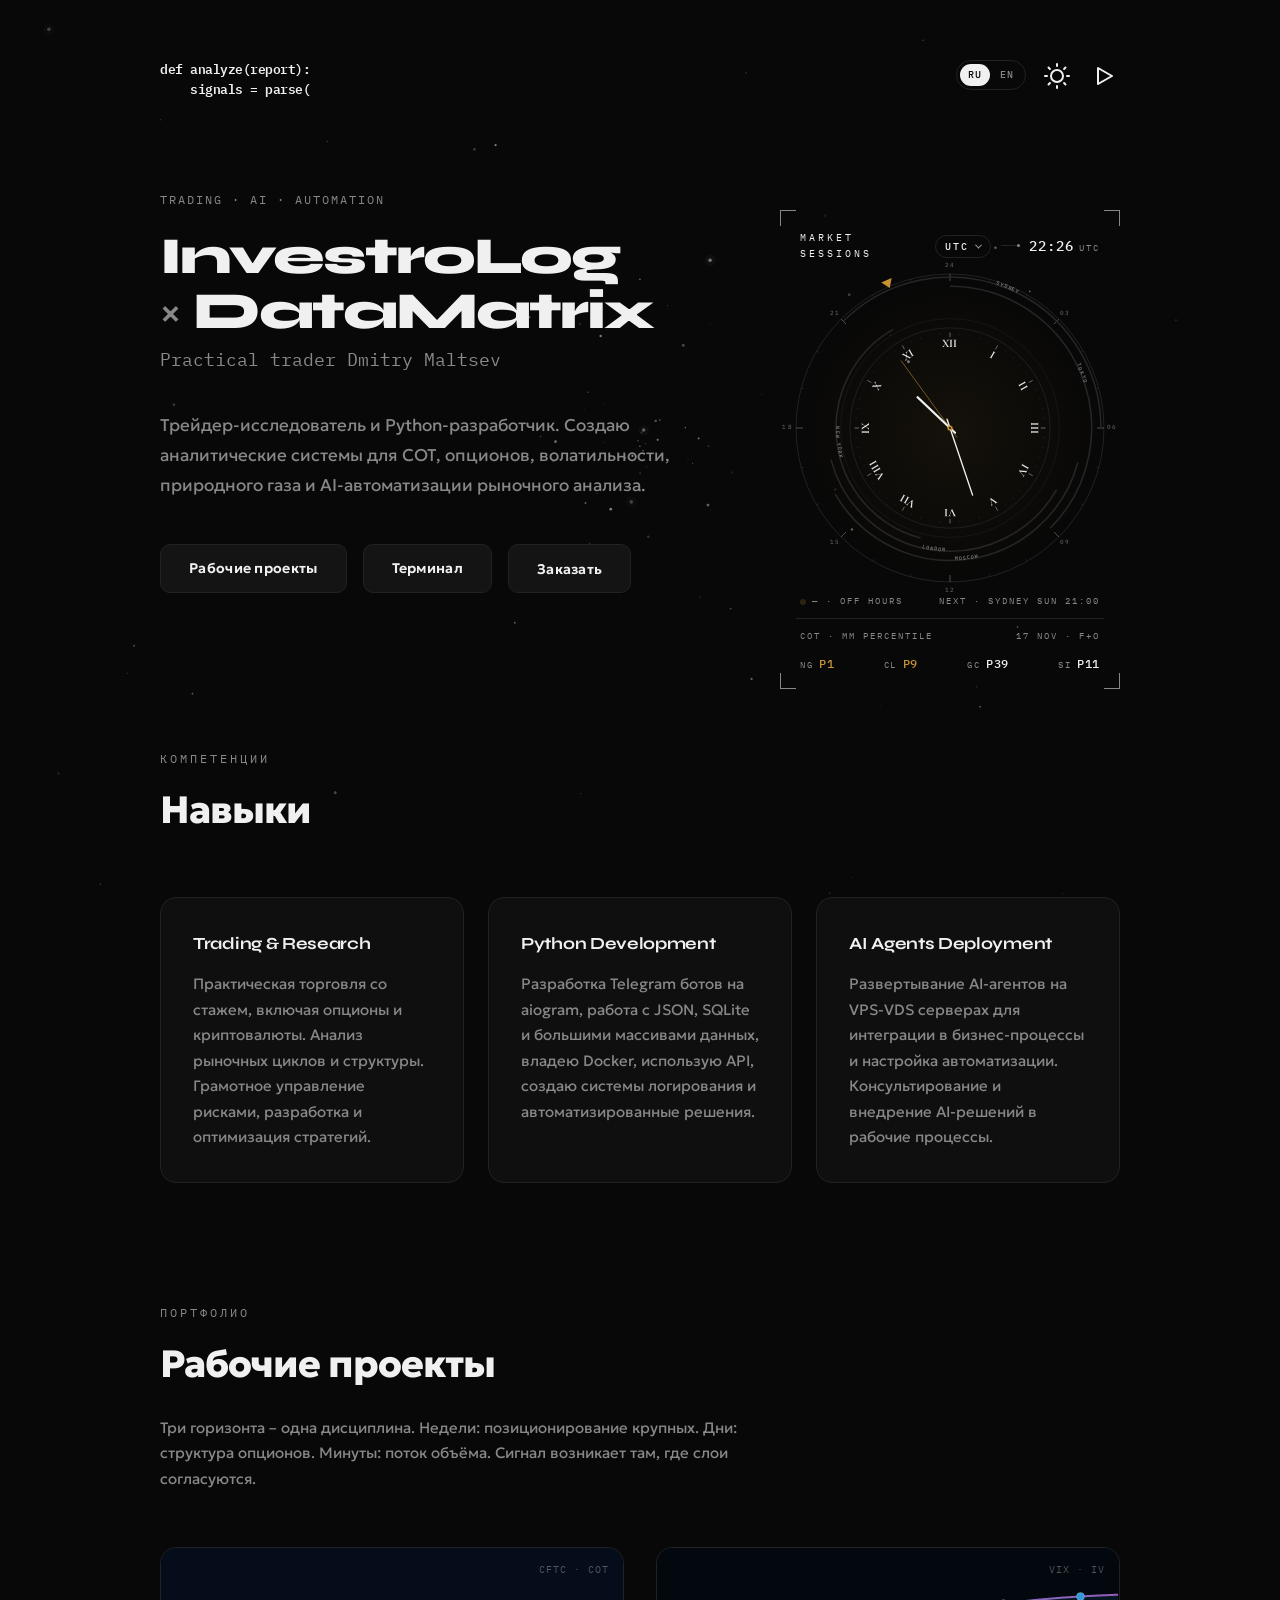
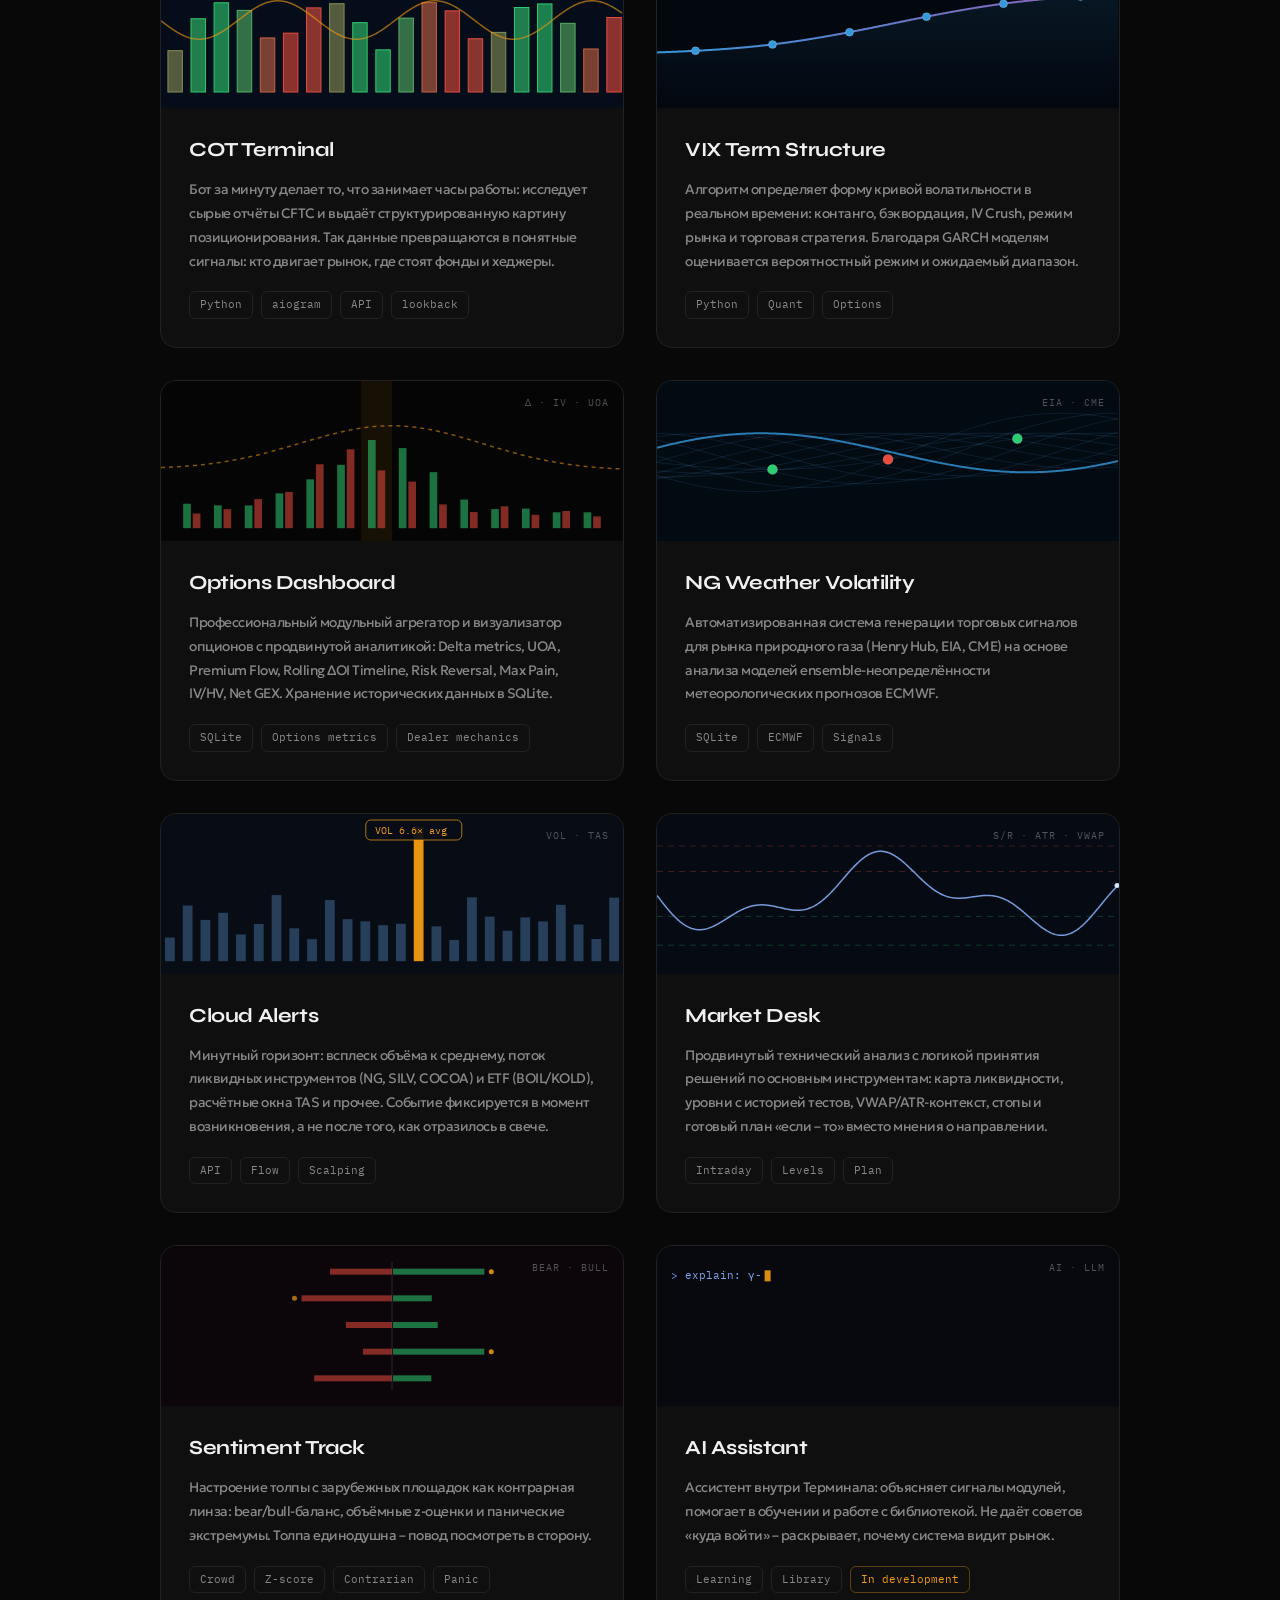
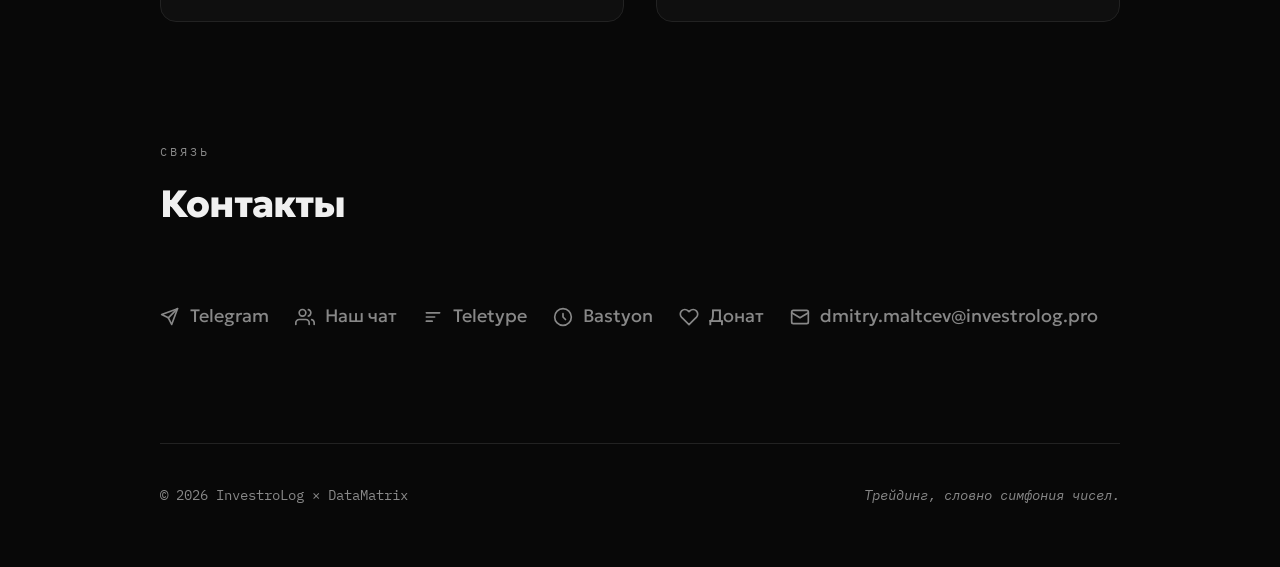
==== commit be337c03: "data: update COT percentiles" ====
--- a/index.html
+++ b/index.html
@@ -168,13 +168,13 @@
 <div class="ms-cot">
 <div class="ms-cot-head">
 <span>COT · MM percentile</span>
-<span class="ms-cot-date" data-report-date="2026-11-03">03 NOV · F+O</span>
+<span class="ms-cot-date" data-report-date="2026-11-17">17 NOV · F+O</span>
 </div>
 <div class="ms-cot-row">
-<span class="ms-cot-item"><span class="ms-cot-sym">NG</span><span class="ms-cot-val" data-p="0">p0</span></span>
-<span class="ms-cot-item"><span class="ms-cot-sym">CL</span><span class="ms-cot-val" data-p="13">p13</span></span>
+<span class="ms-cot-item"><span class="ms-cot-sym">NG</span><span class="ms-cot-val" data-p="1">p1</span></span>
+<span class="ms-cot-item"><span class="ms-cot-sym">CL</span><span class="ms-cot-val" data-p="9">p9</span></span>
 <span class="ms-cot-item"><span class="ms-cot-sym">GC</span><span class="ms-cot-val" data-p="39">p39</span></span>
-<span class="ms-cot-item"><span class="ms-cot-sym">SI</span><span class="ms-cot-val" data-p="15">p15</span></span>
+<span class="ms-cot-item"><span class="ms-cot-sym">SI</span><span class="ms-cot-val" data-p="11">p11</span></span>
 </div>
 </div>
 <!-- COT_DATA_END -->
